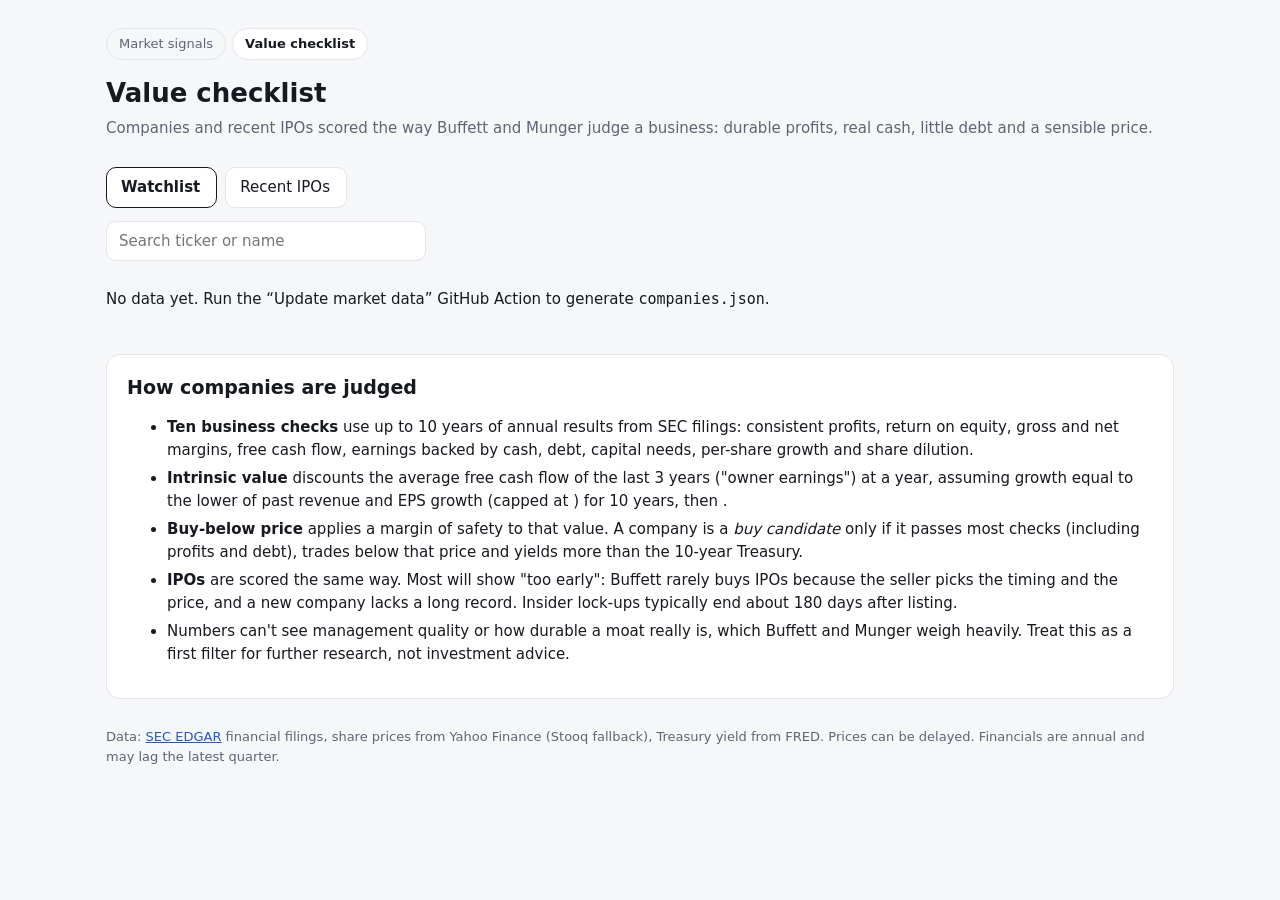
==== docs/companies.html @ 89dc0f72 "Add Buffett/Munger value checklist page for watchlist and recent IPOs Scores companies from SEC XBRL" ====
<!doctype html>
<html lang="en">
<head>
  <meta charset="utf-8">
  <meta name="viewport" content="width=device-width, initial-scale=1">
  <title>Value Checklist</title>
  <meta name="description" content="US companies and recent IPOs scored with Buffett and Munger style business and valuation checks.">
  <link rel="stylesheet" href="style.css">
</head>
<body>
  <header class="top">
    <div class="wrap">
      <nav class="nav"><a href="index.html">Market signals</a><a href="companies.html" aria-current="page">Value checklist</a></nav>
      <h1>Value checklist</h1>
      <p class="sub">Companies and recent IPOs scored the way Buffett and Munger judge a business: durable profits, real cash, little debt and a sensible price.</p>
    </div>
  </header>

  <main class="wrap">
    <div class="tabs" role="tablist">
      <button role="tab" data-tab="watchlist" aria-selected="true">Watchlist <span id="count-watchlist" class="count"></span></button>
      <button role="tab" data-tab="ipos" aria-selected="false">Recent IPOs <span id="count-ipos" class="count"></span></button>
    </div>

    <p id="tab-intro" class="muted small"></p>

    <div class="toolbar">
      <input id="search" type="search" placeholder="Search ticker or name" aria-label="Search companies">
      <div id="filters" class="filters"></div>
    </div>

    <section id="list" class="company-list" aria-live="polite">
      <p class="muted">Loading…</p>
    </section>

    <section class="panel how">
      <h2>How companies are judged</h2>
      <ul>
        <li><strong>Ten business checks</strong> use up to 10 years of annual results from SEC filings: consistent profits, return on equity, gross and net margins, free cash flow, earnings backed by cash, debt, capital needs, per-share growth and share dilution.</li>
        <li><strong>Intrinsic value</strong> discounts the average free cash flow of the last 3 years ("owner earnings") at <span data-rule="discount_rate"></span> a year, assuming growth equal to the lower of past revenue and EPS growth (capped at <span data-rule="max_growth"></span>) for 10 years, then <span data-rule="terminal_growth"></span>.</li>
        <li><strong>Buy-below price</strong> applies a <span data-rule="margin_of_safety"></span> margin of safety to that value. A company is a <em>buy candidate</em> only if it passes most checks (including profits and debt), trades below that price and yields more than the 10-year Treasury<span id="treasury"></span>.</li>
        <li><strong>IPOs</strong> are scored the same way. Most will show "too early": Buffett rarely buys IPOs because the seller picks the timing and the price, and a new company lacks a long record. Insider lock-ups typically end about 180 days after listing.</li>
        <li>Numbers can't see management quality or how durable a moat really is, which Buffett and Munger weigh heavily. Treat this as a first filter for further research, not investment advice.</li>
      </ul>
    </section>
  </main>

  <footer class="wrap muted small">
    <p id="updated"></p>
    <p>Data: <a href="https://www.sec.gov/edgar">SEC EDGAR</a> financial filings, share prices from Yahoo Finance (Stooq fallback), Treasury yield from FRED. Prices can be delayed. Financials are annual and may lag the latest quarter.</p>
  </footer>

  <script src="companies.js"></script>
</body>
</html>
---- docs/style.css ----
:root {
  --bg: #f6f7f9;
  --surface: #ffffff;
  --text: #16191f;
  --muted: #5d6573;
  --border: #e2e5ea;
  --green: #1f8a4c;
  --green-bg: #e6f4ec;
  --yellow: #a86b00;
  --yellow-bg: #fdf3dc;
  --red: #c4314b;
  --red-bg: #fbe7ea;
  --gray: #8a919c;
  --link: #2457c5;
}

@media (prefers-color-scheme: dark) {
  :root {
    --bg: #111418;
    --surface: #1a1e24;
    --text: #e7eaee;
    --muted: #9aa3b0;
    --border: #2c323b;
    --green: #4cc583;
    --green-bg: #15301f;
    --yellow: #f0b84a;
    --yellow-bg: #3a2d10;
    --red: #f2667f;
    --red-bg: #3d1820;
    --gray: #6c7480;
    --link: #7fa7ff;
  }
}

* { box-sizing: border-box; }

body {
  margin: 0;
  background: var(--bg);
  color: var(--text);
  font: 15px/1.5 system-ui, -apple-system, "Segoe UI", Roboto, sans-serif;
}

a { color: var(--link); }

.wrap { max-width: 1100px; margin: 0 auto; padding: 0 16px; }
.muted { color: var(--muted); }
.small { font-size: 13px; }

.top { padding: 28px 0 8px; }
.top h1 { margin: 0; font-size: 26px; }
.sub { margin: 4px 0 0; color: var(--muted); }

/* Overall verdict banner */
.verdict {
  margin: 20px 0;
  padding: 20px 22px;
  border-radius: 14px;
  background: var(--surface);
  border: 1px solid var(--border);
  border-left-width: 8px;
}
.verdict.green { border-left-color: var(--green); background: var(--green-bg); }
.verdict.yellow { border-left-color: var(--yellow); background: var(--yellow-bg); }
.verdict.red { border-left-color: var(--red); background: var(--red-bg); }
.verdict h2 { margin: 0 0 4px; font-size: 24px; }
.verdict p { margin: 4px 0; }
.verdict .tally { display: flex; flex-wrap: wrap; gap: 8px; margin-top: 12px; }

.chip {
  display: inline-flex; align-items: center; gap: 6px;
  padding: 3px 10px; border-radius: 999px;
  background: var(--surface); border: 1px solid var(--border);
  font-size: 13px;
}

.dot { display: inline-block; width: 10px; height: 10px; border-radius: 50%; background: var(--gray); vertical-align: middle; }
.dot.green { background: var(--green); }
.dot.yellow { background: var(--yellow); }
.dot.red { background: var(--red); }

/* Categories and indicator cards */
.category { margin: 28px 0; }
.category-head { display: flex; align-items: baseline; gap: 10px; flex-wrap: wrap; }
.category-head h2 { margin: 0; font-size: 19px; }
.category-head .question { color: var(--muted); }

.cards {
  display: grid;
  grid-template-columns: repeat(auto-fill, minmax(300px, 1fr));
  gap: 14px;
  margin-top: 12px;
}

.card {
  background: var(--surface);
  border: 1px solid var(--border);
  border-top: 4px solid var(--gray);
  border-radius: 12px;
  padding: 14px 16px;
  display: flex; flex-direction: column; gap: 6px;
}
.card.green { border-top-color: var(--green); }
.card.yellow { border-top-color: var(--yellow); }
.card.red { border-top-color: var(--red); }

.card h3 { margin: 0; font-size: 15px; }
.card .value { font-size: 26px; font-weight: 650; font-variant-numeric: tabular-nums; }
.card .value .unit { font-size: 13px; font-weight: 400; color: var(--muted); margin-left: 4px; }
.card .why { margin: 0; color: var(--muted); font-size: 13px; }
.card .meta { font-size: 12px; color: var(--muted); display: flex; flex-wrap: wrap; gap: 4px 14px; }
.card .warn { color: var(--yellow); font-size: 12px; }
.card .error { color: var(--red); font-size: 13px; }
.label { font-size: 12px; font-weight: 600; text-transform: uppercase; letter-spacing: .04em; }
.label.green { color: var(--green); }
.label.yellow { color: var(--yellow); }
.label.red { color: var(--red); }

.spark { width: 100%; height: 48px; display: block; }
.spark path { fill: none; stroke: var(--muted); stroke-width: 1.5; }
.card.green .spark path { stroke: var(--green); }
.card.yellow .spark path { stroke: var(--yellow); }
.card.red .spark path { stroke: var(--red); }

details summary { cursor: pointer; font-size: 12px; color: var(--muted); }

/* Panels */
.panel {
  background: var(--surface);
  border: 1px solid var(--border);
  border-radius: 14px;
  padding: 18px 20px;
  margin: 28px 0;
}
.panel h2 { margin: 0 0 4px; font-size: 19px; }
.how li { margin: 6px 0; }

.calendar { list-style: none; padding: 0; margin: 12px 0 0; }
.calendar li {
  display: grid;
  grid-template-columns: 110px 1fr;
  gap: 12px;
  padding: 10px 0;
  border-top: 1px solid var(--border);
}
.calendar .when { font-weight: 600; font-variant-numeric: tabular-nums; }
.calendar .soon { color: var(--red); font-size: 12px; display: block; font-weight: 400; }
.calendar .what span { display: block; color: var(--muted); font-size: 13px; }

footer { padding: 8px 16px 40px; }

@media (max-width: 520px) {
  .cards { grid-template-columns: 1fr; }
  .calendar li { grid-template-columns: 1fr; gap: 2px; }
}

/* Navigation between pages */
.nav { display: flex; gap: 6px; margin-bottom: 14px; flex-wrap: wrap; }
.nav a {
  padding: 5px 12px; border-radius: 999px; text-decoration: none;
  color: var(--muted); border: 1px solid var(--border); font-size: 13px;
}
.nav a[aria-current="page"] { color: var(--text); background: var(--surface); font-weight: 600; }

/* Value checklist page */
.tabs { display: flex; gap: 8px; margin: 20px 0 6px; flex-wrap: wrap; }
.tabs button, .filters button {
  font: inherit; cursor: pointer; color: var(--text);
  background: var(--surface); border: 1px solid var(--border);
  border-radius: 10px; padding: 8px 14px;
}
.tabs button[aria-selected="true"] { border-color: var(--text); font-weight: 600; }
.count { color: var(--muted); font-weight: 400; margin-left: 2px; }

.toolbar { display: flex; gap: 10px; flex-wrap: wrap; align-items: center; margin: 12px 0; }
.toolbar input {
  font: inherit; padding: 8px 12px; border-radius: 10px; min-width: 0; flex: 1 1 200px; max-width: 320px;
  border: 1px solid var(--border); background: var(--surface); color: var(--text);
}
.filters { display: flex; gap: 6px; flex-wrap: wrap; }
.filters button { padding: 5px 11px; font-size: 13px; border-radius: 999px; }
.filters button[aria-pressed="true"] { background: var(--text); color: var(--bg); border-color: var(--text); }

.company-list { display: flex; flex-direction: column; gap: 8px; }
.company { background: var(--surface); border: 1px solid var(--border); border-radius: 12px; }
.company summary {
  list-style: none; cursor: pointer; padding: 12px 16px;
  display: grid; grid-template-columns: 70px minmax(0, 1fr) auto auto; gap: 6px 14px; align-items: center;
}
.company summary::-webkit-details-marker { display: none; }
.company .ticker { font-weight: 700; font-variant-numeric: tabular-nums; }
.company .name { overflow: hidden; text-overflow: ellipsis; white-space: nowrap; }
.company .nums { display: flex; gap: 16px; font-variant-numeric: tabular-nums; text-align: right; }
.company .nums small { display: block; color: var(--muted); font-size: 11px; }
.company-body { padding: 0 16px 16px; border-top: 1px solid var(--border); }
.verdict-text { font-weight: 600; margin: 12px 0 6px; }
.note { margin: 4px 0; font-size: 13px; color: var(--yellow); }
.facts { display: flex; flex-wrap: wrap; gap: 4px 18px; font-size: 13px; margin: 8px 0; }

.pill {
  font-size: 12px; font-weight: 600; padding: 3px 10px; border-radius: 999px; white-space: nowrap;
  background: var(--bg); color: var(--muted); border: 1px solid var(--border);
}
.pill.green { background: var(--green-bg); color: var(--green); border-color: transparent; }
.pill.yellow { background: var(--yellow-bg); color: var(--yellow); border-color: transparent; }
.pill.red { background: var(--red-bg); color: var(--red); border-color: transparent; }

.checks { list-style: none; padding: 0; margin: 10px 0; display: grid; gap: 8px;
  grid-template-columns: repeat(auto-fill, minmax(300px, 1fr)); }
.check { display: flex; gap: 10px; font-size: 14px; }
.check .mark { flex: none; width: 22px; height: 22px; border-radius: 50%; display: grid; place-items: center;
  font-size: 13px; font-weight: 700; background: var(--bg); color: var(--muted); }
.check.pass .mark { background: var(--green-bg); color: var(--green); }
.check.fail .mark { background: var(--red-bg); color: var(--red); }

.hist { border-collapse: collapse; font-size: 13px; margin: 10px 0; font-variant-numeric: tabular-nums; width: 100%; max-width: 520px; }
.hist caption { text-align: left; color: var(--muted); font-size: 12px; padding-bottom: 4px; }
.hist th, .hist td { padding: 4px 8px; border-bottom: 1px solid var(--border); text-align: right; }
.hist th:first-child, .hist td:first-child { text-align: left; }

@media (max-width: 640px) {
  .company summary { grid-template-columns: 56px minmax(0, 1fr); }
  .company .pill { grid-column: 1 / -1; justify-self: start; }
  .company .nums { grid-column: 1 / -1; justify-content: flex-start; text-align: left; }
  .hide-sm { display: none; }
  .checks { grid-template-columns: 1fr; }
}
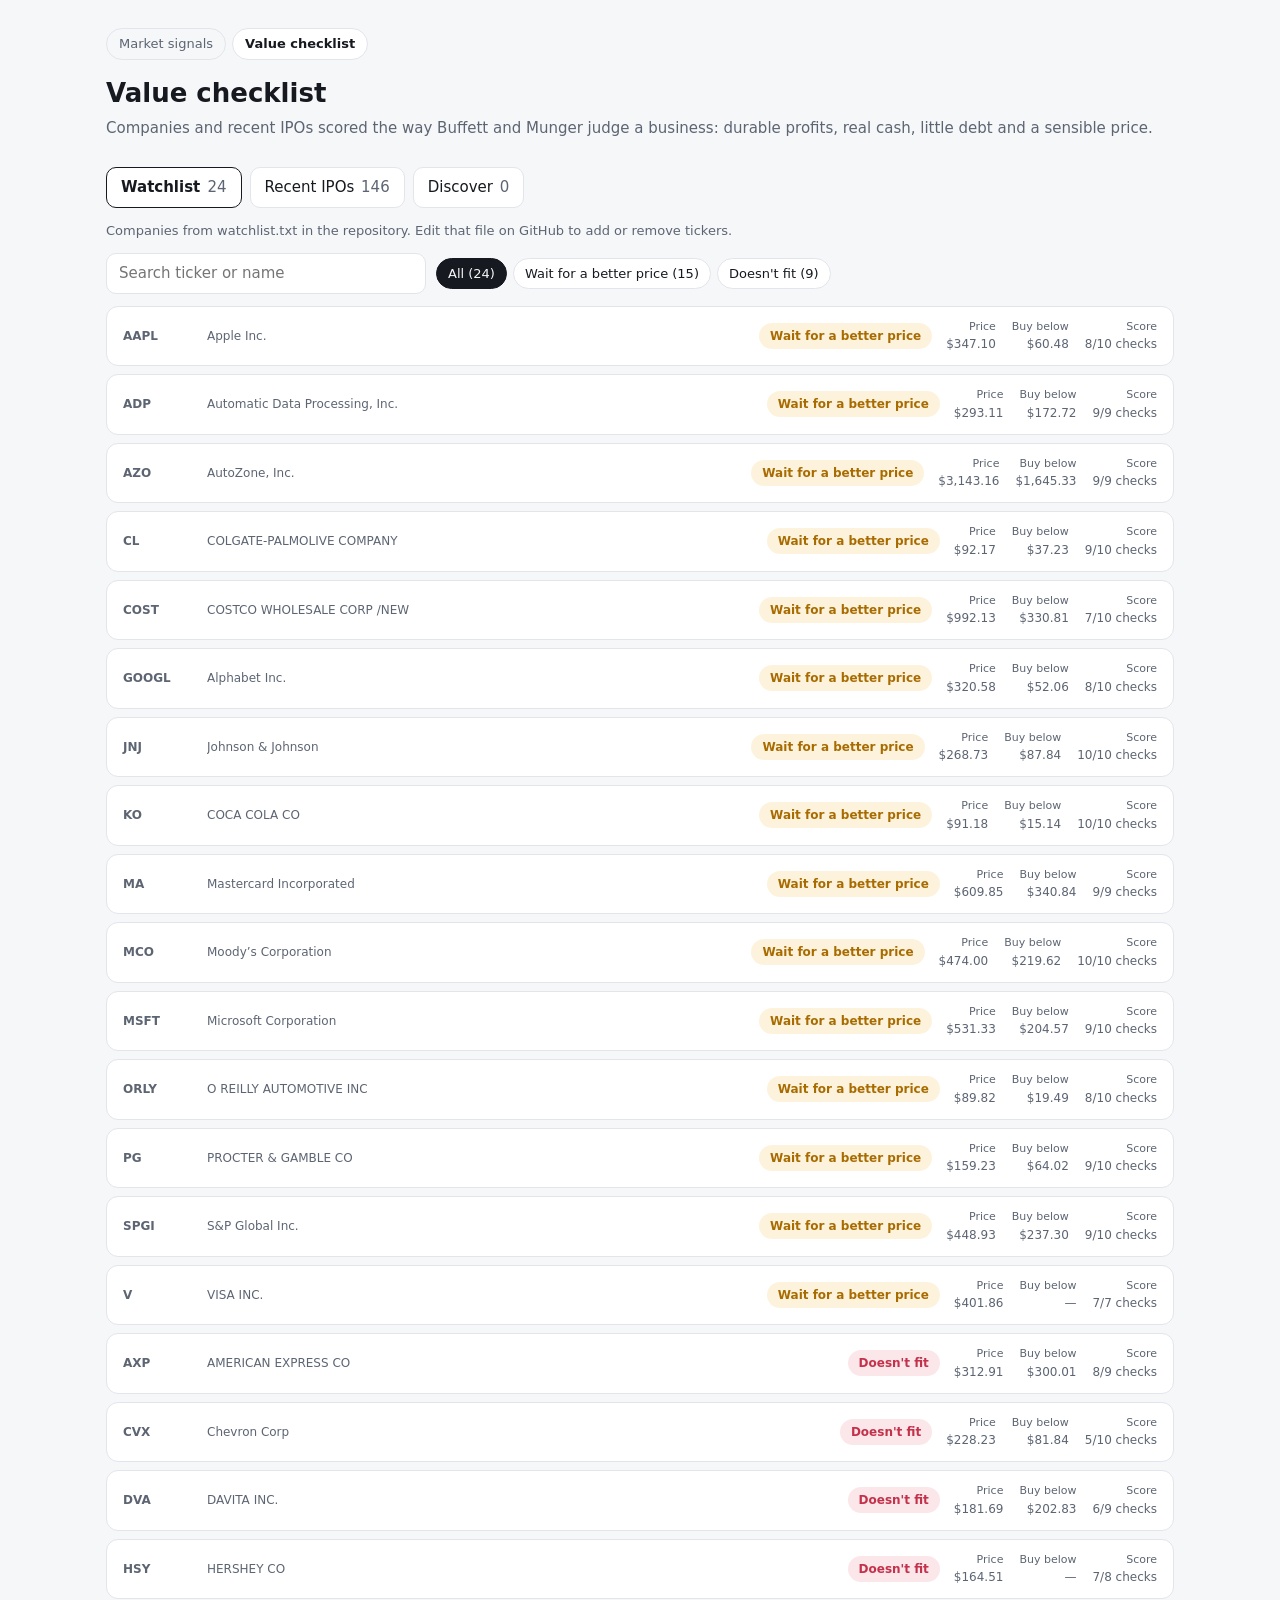
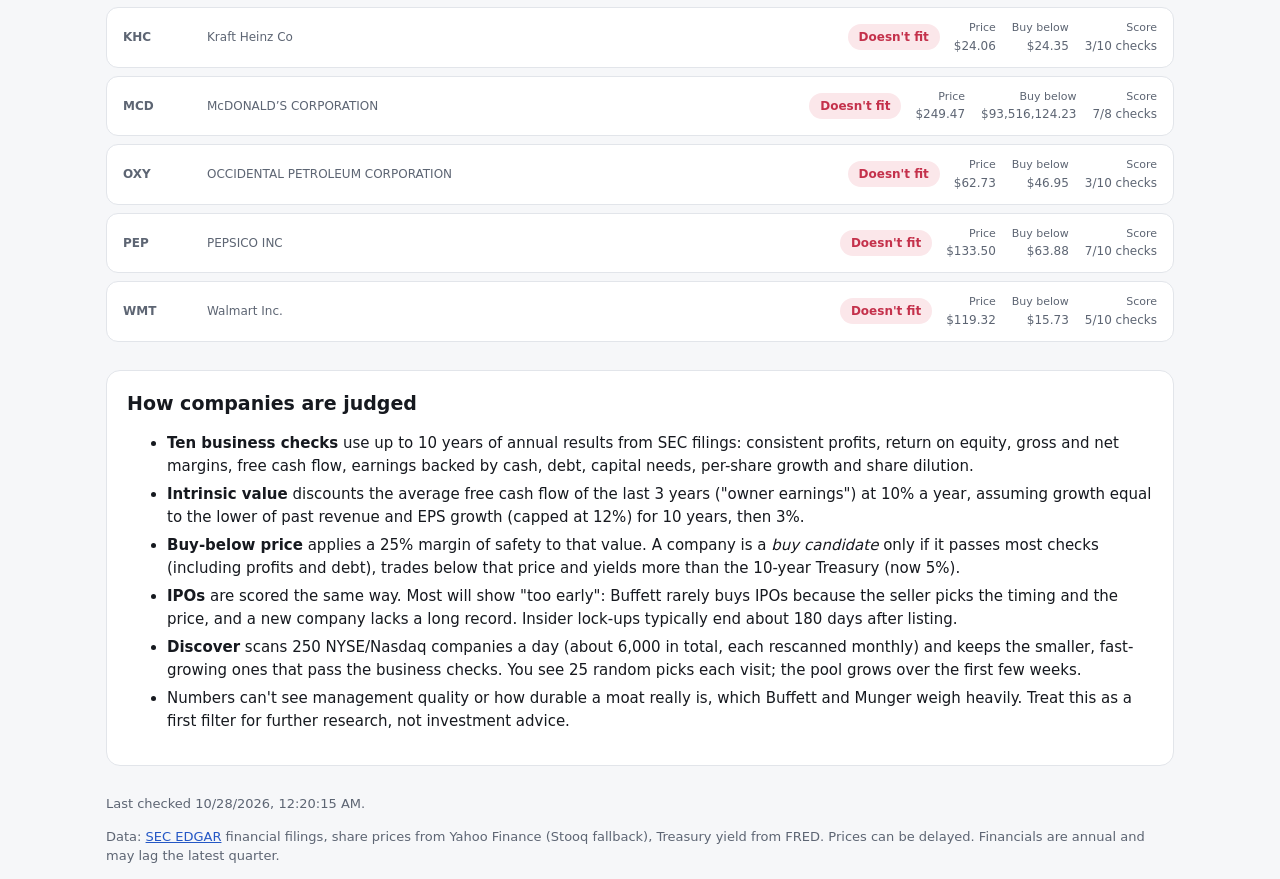
==== commit aa2ed5b8: "Add Discover tab: daily rotating scan for under-the-radar growers Scans 250 NYSE/Nasdaq companies a " ====
--- a/docs/companies.html
+++ b/docs/companies.html
@@ -20,6 +20,7 @@
     <div class="tabs" role="tablist">
       <button role="tab" data-tab="watchlist" aria-selected="true">Watchlist <span id="count-watchlist" class="count"></span></button>
       <button role="tab" data-tab="ipos" aria-selected="false">Recent IPOs <span id="count-ipos" class="count"></span></button>
+      <button role="tab" data-tab="discover" aria-selected="false">Discover <span id="count-discover" class="count"></span></button>
     </div>
 
     <p id="tab-intro" class="muted small"></p>
@@ -27,6 +28,7 @@
     <div class="toolbar">
       <input id="search" type="search" placeholder="Search ticker or name" aria-label="Search companies">
       <div id="filters" class="filters"></div>
+      <button id="shuffle" class="shuffle" hidden>↻ Shuffle 25 new picks</button>
     </div>
 
     <section id="list" class="company-list" aria-live="polite">
@@ -40,6 +42,7 @@
         <li><strong>Intrinsic value</strong> discounts the average free cash flow of the last 3 years ("owner earnings") at <span data-rule="discount_rate"></span> a year, assuming growth equal to the lower of past revenue and EPS growth (capped at <span data-rule="max_growth"></span>) for 10 years, then <span data-rule="terminal_growth"></span>.</li>
         <li><strong>Buy-below price</strong> applies a <span data-rule="margin_of_safety"></span> margin of safety to that value. A company is a <em>buy candidate</em> only if it passes most checks (including profits and debt), trades below that price and yields more than the 10-year Treasury<span id="treasury"></span>.</li>
         <li><strong>IPOs</strong> are scored the same way. Most will show "too early": Buffett rarely buys IPOs because the seller picks the timing and the price, and a new company lacks a long record. Insider lock-ups typically end about 180 days after listing.</li>
+        <li><strong>Discover</strong> scans 250 NYSE/Nasdaq companies a day (about 6,000 in total, each rescanned monthly) and keeps the smaller, fast-growing ones that pass the business checks. You see 25 random picks each visit; the pool grows over the first few weeks.</li>
         <li>Numbers can't see management quality or how durable a moat really is, which Buffett and Munger weigh heavily. Treat this as a first filter for further research, not investment advice.</li>
       </ul>
     </section>
--- a/docs/style.css
+++ b/docs/style.css
@@ -179,6 +179,11 @@
 }
 .filters { display: flex; gap: 6px; flex-wrap: wrap; }
 .filters button { padding: 5px 11px; font-size: 13px; border-radius: 999px; }
+.shuffle {
+  font: inherit; font-size: 13px; font-weight: 600; cursor: pointer; padding: 6px 14px; border-radius: 999px;
+  color: var(--link); background: var(--surface); border: 1px solid var(--link);
+}
+.shuffle[hidden] { display: none; }
 .filters button[aria-pressed="true"] { background: var(--text); color: var(--bg); border-color: var(--text); }
 
 .company-list { display: flex; flex-direction: column; gap: 8px; }
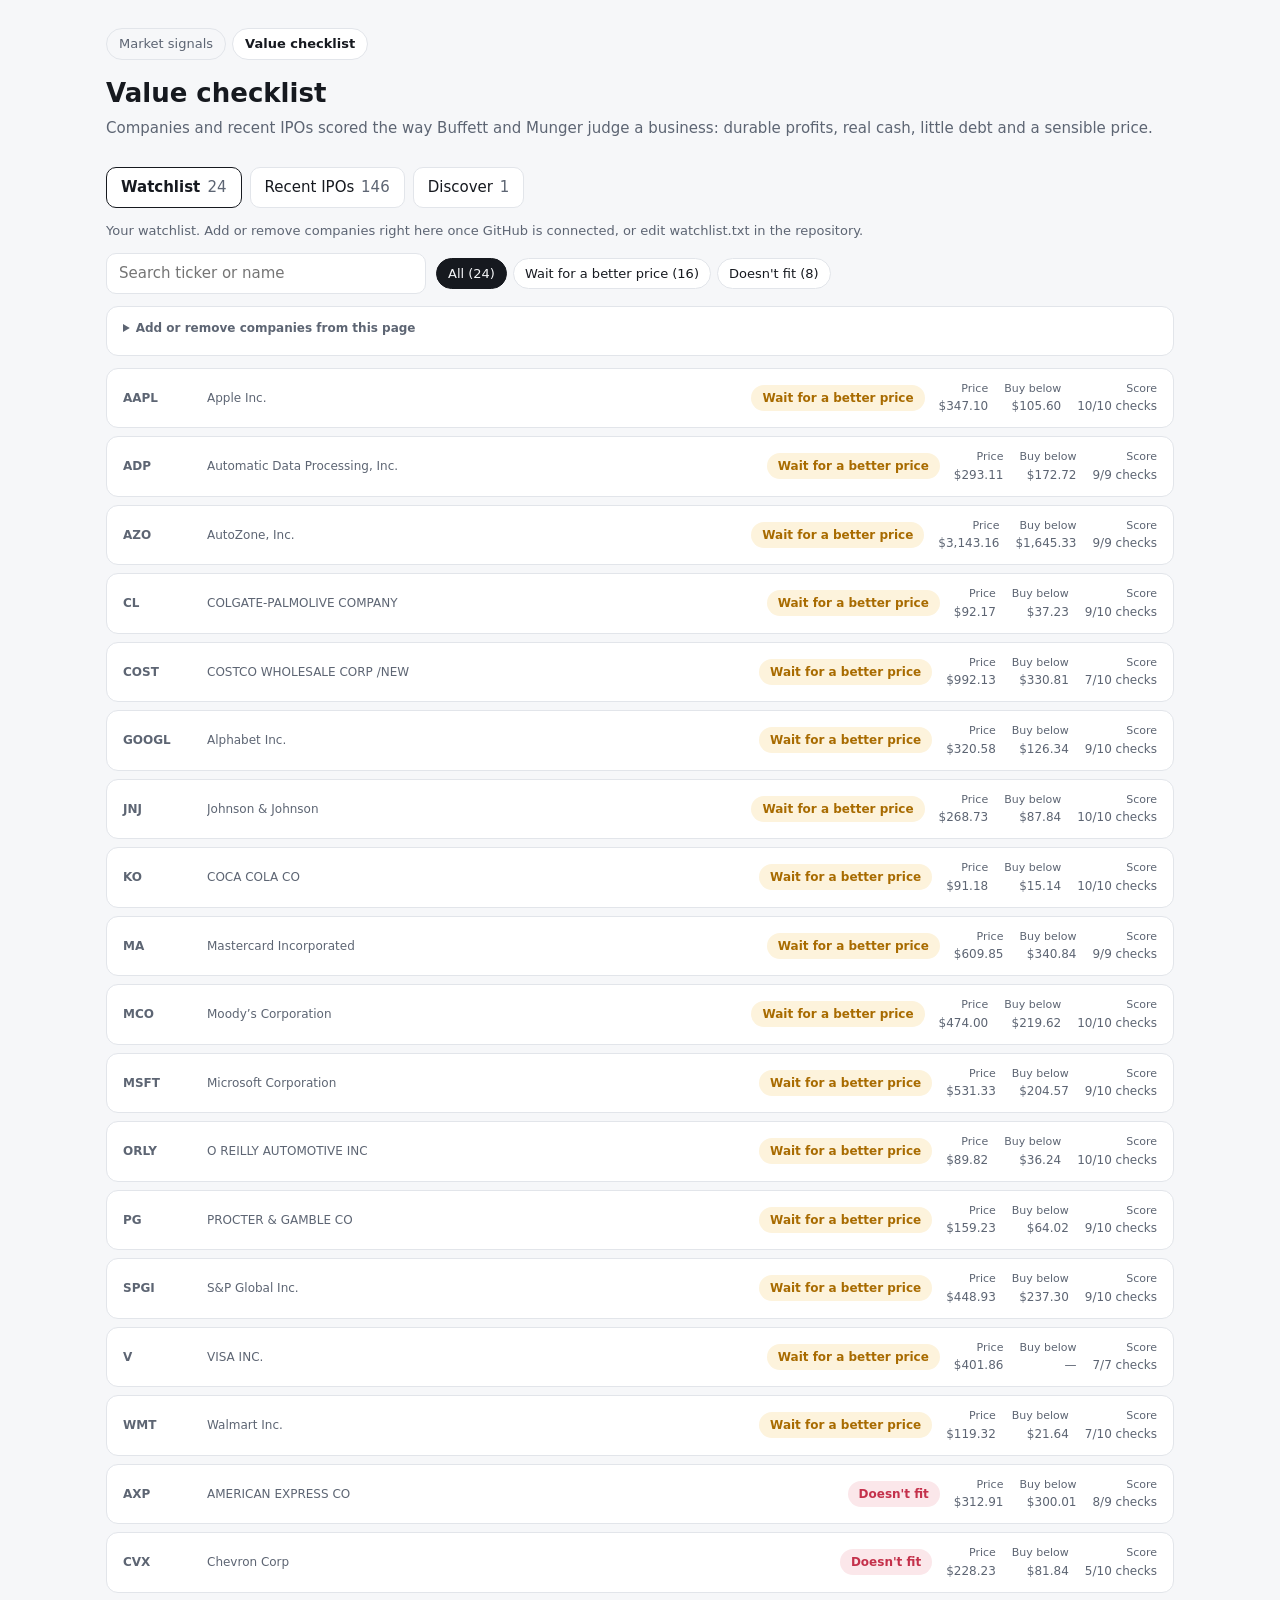
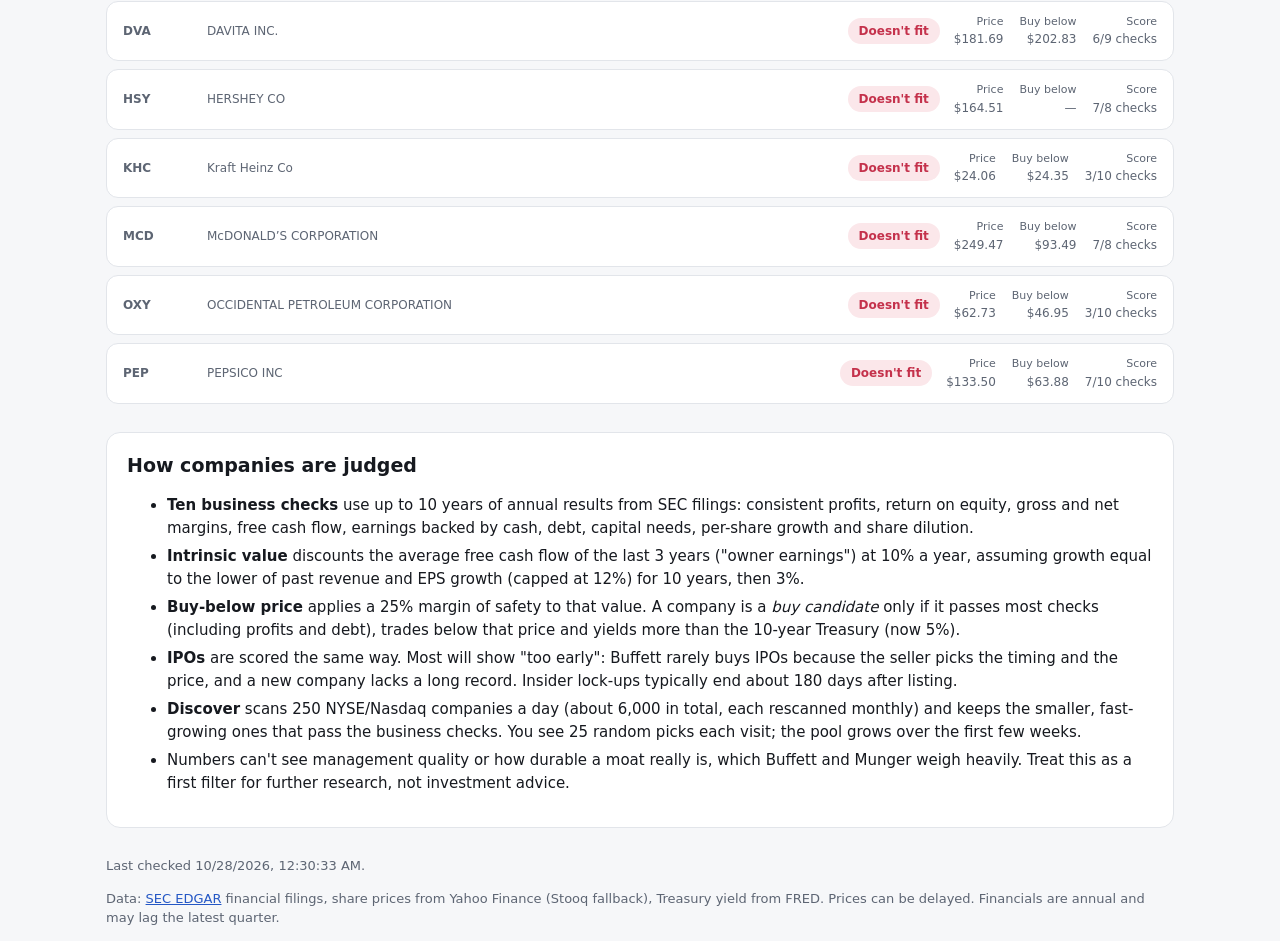
==== commit eda10d34: "Add and remove watchlist companies from the value checklist page The page edits watchlist.txt throug" ====
--- a/docs/companies.html
+++ b/docs/companies.html
@@ -31,6 +31,35 @@
       <button id="shuffle" class="shuffle" hidden>↻ Shuffle 25 new picks</button>
     </div>
 
+    <section id="editor" class="editor" hidden>
+      <div id="editor-connected" hidden>
+        <form id="add-form" class="add-row">
+          <input id="add-ticker" type="text" placeholder="Add a ticker, e.g. NVDA" aria-label="Ticker to add"
+                 autocomplete="off" autocapitalize="characters" spellcheck="false" maxlength="10">
+          <button type="submit">Add to watchlist</button>
+        </form>
+        <p class="small muted">Changes save to <a id="file-link" href="#">watchlist.txt</a> and rescore in a few minutes.
+          <button id="disconnect" type="button" class="linklike">Disconnect GitHub</button></p>
+      </div>
+      <details id="editor-connect" hidden>
+        <summary>Add or remove companies from this page</summary>
+        <p class="small">This page edits your watchlist through GitHub, so it needs an access token. Create one just for this:</p>
+        <ol class="small">
+          <li>Open <a href="https://github.com/settings/personal-access-tokens/new" target="_blank" rel="noopener">GitHub → new fine-grained token</a>.</li>
+          <li>Name it “Market Awareness” and pick an expiration (for example 90 days).</li>
+          <li>Repository access: <strong>Only select repositories</strong> → <strong id="repo-name">Market-Awareness</strong>.</li>
+          <li>Repository permissions: <strong>Contents → Read and write</strong> and <strong>Actions → Read and write</strong>.</li>
+          <li>Generate it, copy the token and paste it here. It's saved only in this browser and only sent to GitHub.</li>
+        </ol>
+        <form id="connect-form" class="add-row">
+          <input id="token" type="password" placeholder="github_pat_…" aria-label="GitHub access token" autocomplete="off">
+          <button type="submit">Connect</button>
+        </form>
+      </details>
+      <p id="editor-status" class="small" role="status" aria-live="polite"></p>
+      <div id="watch-errors"></div>
+    </section>
+
     <section id="list" class="company-list" aria-live="polite">
       <p class="muted">Loading…</p>
     </section>
@@ -53,6 +82,7 @@
     <p>Data: <a href="https://www.sec.gov/edgar">SEC EDGAR</a> financial filings, share prices from Yahoo Finance (Stooq fallback), Treasury yield from FRED. Prices can be delayed. Financials are annual and may lag the latest quarter.</p>
   </footer>
 
+  <script src="github.js"></script>
   <script src="companies.js"></script>
 </body>
 </html>
--- a/docs/style.css
+++ b/docs/style.css
@@ -230,3 +230,26 @@
   .hide-sm { display: none; }
   .checks { grid-template-columns: 1fr; }
 }
+
+/* Watchlist editor */
+.editor { background: var(--surface); border: 1px solid var(--border); border-radius: 12px; padding: 12px 16px; margin: 0 0 12px; }
+.editor[hidden], .editor [hidden] { display: none; }
+.editor summary { cursor: pointer; font-weight: 600; }
+.editor ol { padding-left: 20px; }
+.editor p { margin: 6px 0; }
+.add-row { display: flex; gap: 8px; flex-wrap: wrap; }
+.add-row input {
+  font: inherit; padding: 8px 12px; border-radius: 10px; flex: 1 1 180px; min-width: 0; max-width: 320px;
+  border: 1px solid var(--border); background: var(--bg); color: var(--text);
+}
+.add-row button, .remove {
+  font: inherit; cursor: pointer; padding: 8px 14px; border-radius: 10px;
+  background: var(--text); color: var(--bg); border: 1px solid var(--text); font-weight: 600;
+}
+.add-row button:disabled { opacity: .6; cursor: progress; }
+.remove { background: var(--surface); color: var(--red); border-color: var(--red); padding: 4px 12px; font-size: 13px; }
+.linklike { font: inherit; background: none; border: 0; padding: 0; color: var(--link); cursor: pointer; text-decoration: underline; }
+.status-ok { color: var(--green); }
+.status-err { color: var(--red); }
+.watch-error { display: flex; gap: 10px; align-items: center; flex-wrap: wrap; font-size: 13px; margin: 6px 0; }
+.company.pending { opacity: .7; }
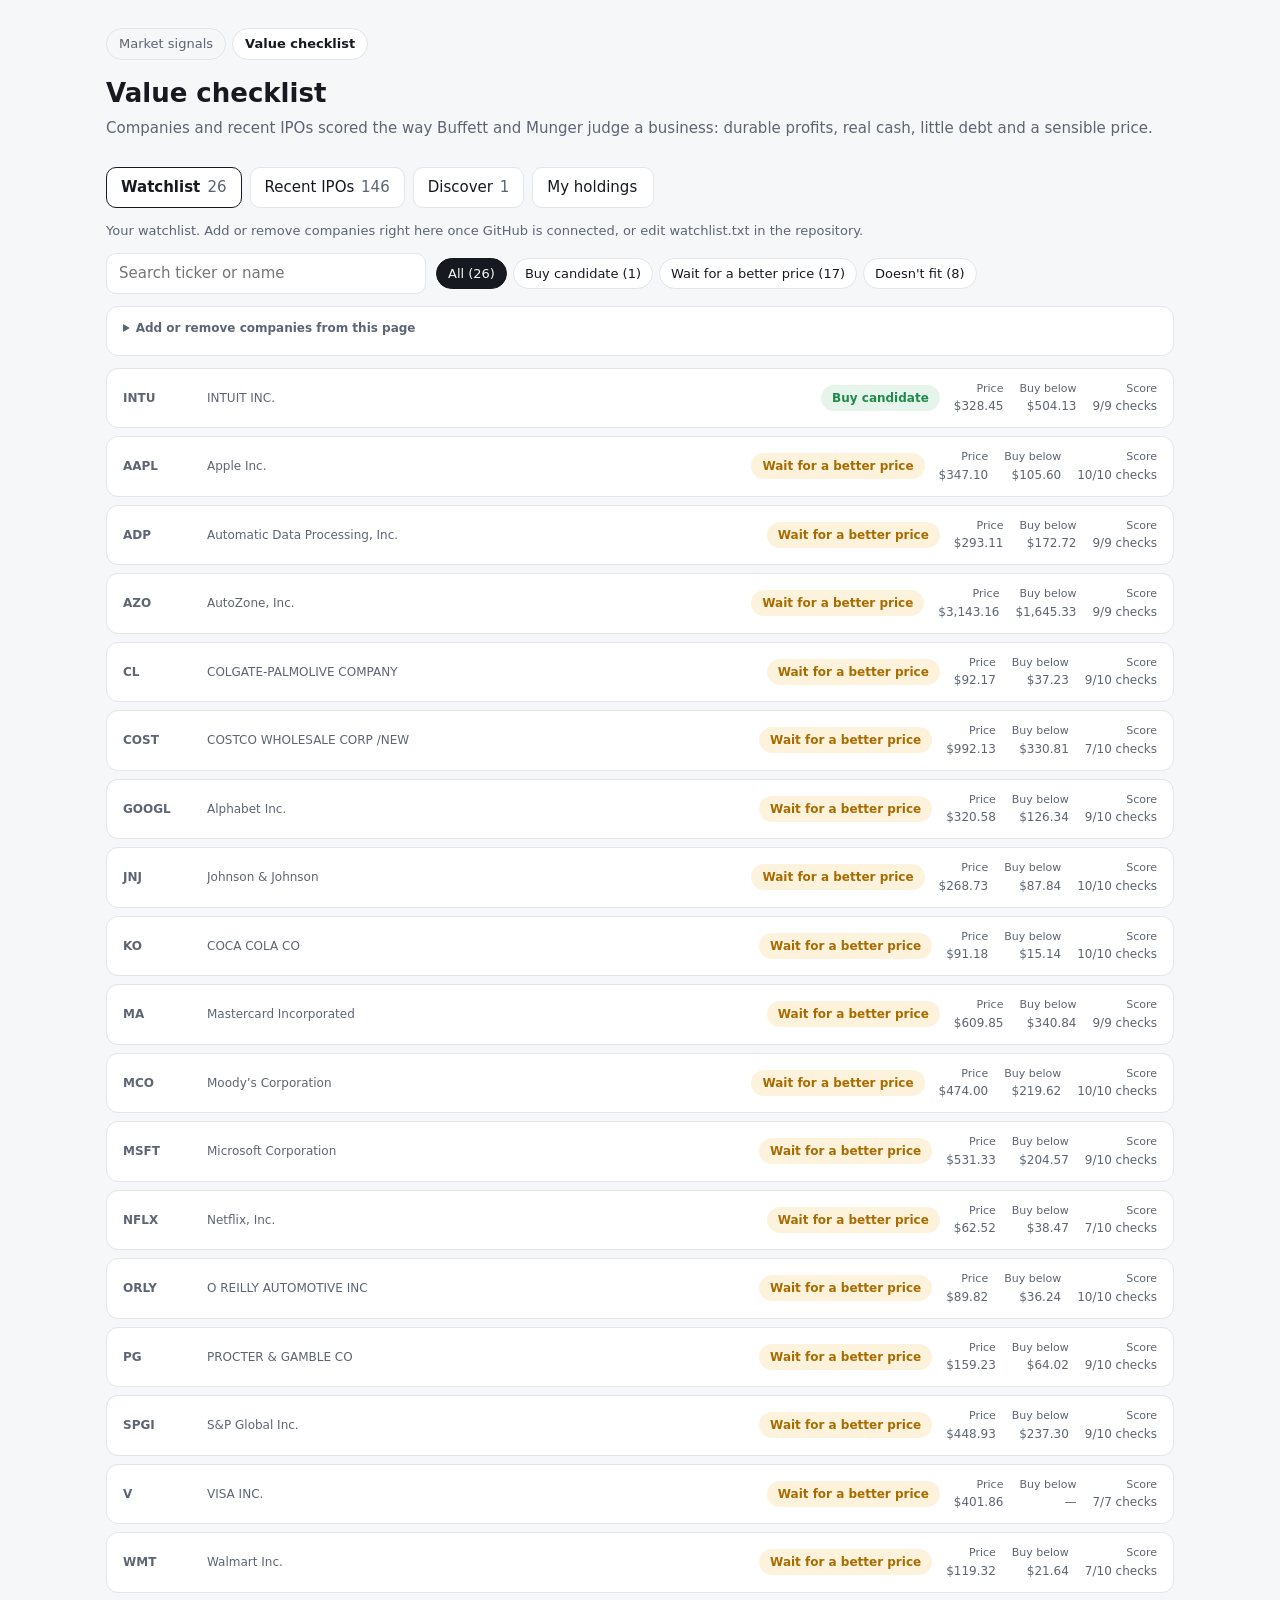
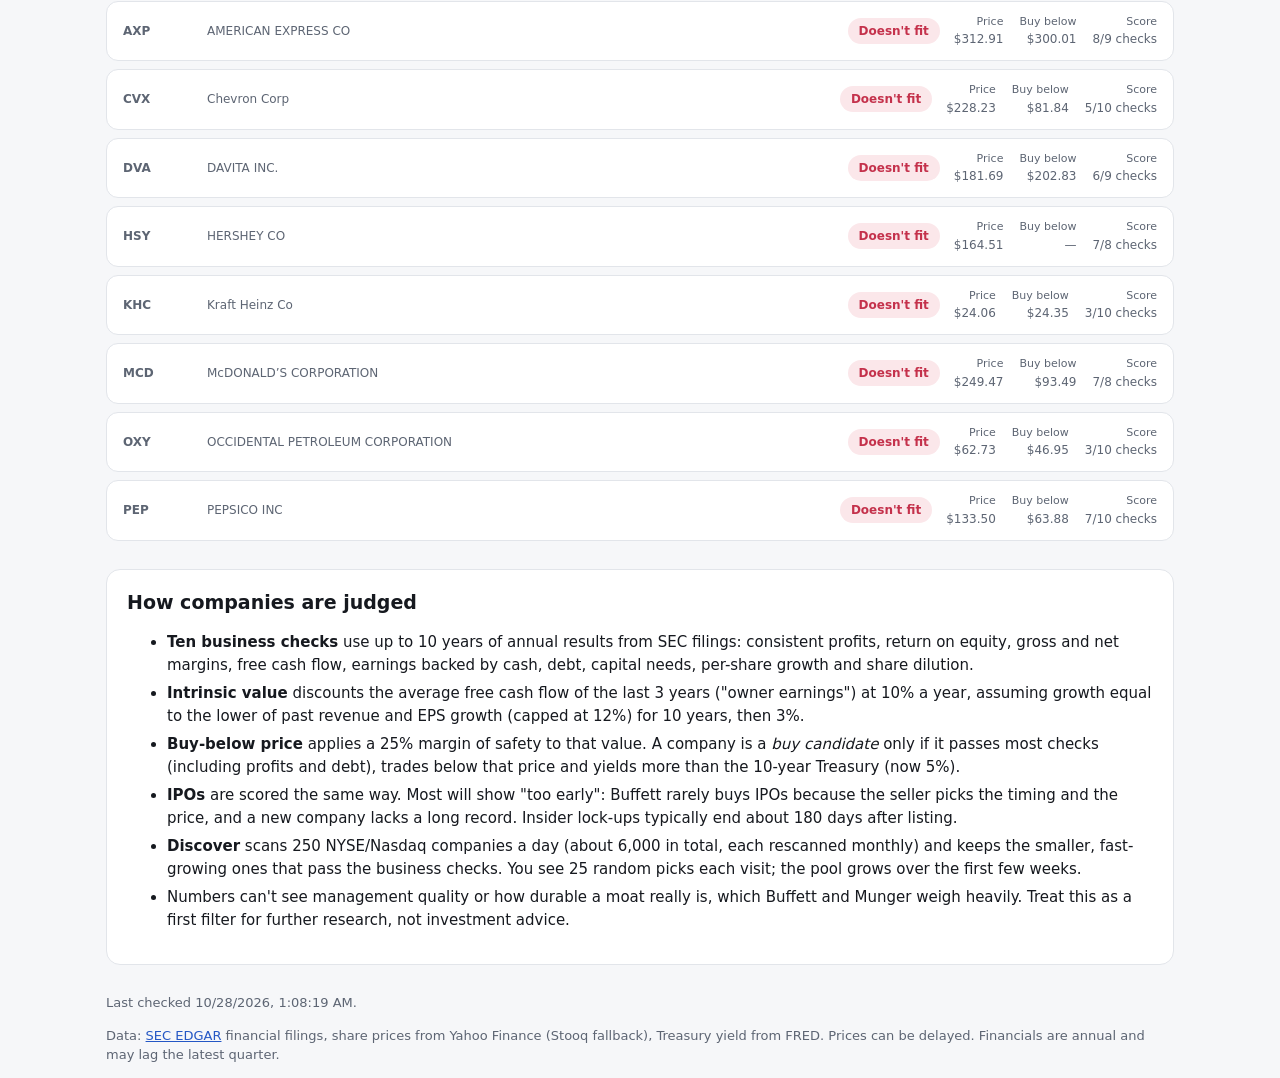
==== commit 7557e922: "Add My holdings tab with Buffett/Munger hold-or-sell guidance Positions are kept only in the browser" ====
--- a/docs/companies.html
+++ b/docs/companies.html
@@ -21,6 +21,7 @@
       <button role="tab" data-tab="watchlist" aria-selected="true">Watchlist <span id="count-watchlist" class="count"></span></button>
       <button role="tab" data-tab="ipos" aria-selected="false">Recent IPOs <span id="count-ipos" class="count"></span></button>
       <button role="tab" data-tab="discover" aria-selected="false">Discover <span id="count-discover" class="count"></span></button>
+      <button role="tab" data-tab="holdings" aria-selected="false">My holdings <span id="count-holdings" class="count"></span></button>
     </div>
 
     <p id="tab-intro" class="muted small"></p>
@@ -64,6 +65,25 @@
       <p class="muted">Loading…</p>
     </section>
 
+    <section id="holdings" class="holdings" hidden>
+      <div id="holdings-summary" class="holdings-summary"></div>
+      <form id="lot-form" class="lot-form">
+        <input id="lot-ticker" type="text" placeholder="Ticker" aria-label="Ticker" autocomplete="off"
+               autocapitalize="characters" spellcheck="false" maxlength="10" required>
+        <input id="lot-shares" type="number" step="any" min="0" placeholder="Shares" aria-label="Number of shares" inputmode="decimal" required>
+        <input id="lot-price" type="number" step="any" min="0" placeholder="Price paid" aria-label="Price paid per share" inputmode="decimal" required>
+        <input id="lot-date" type="date" aria-label="Date bought (optional, used for tax notes)" title="Date bought (optional, used for tax notes)">
+        <button type="submit">Add position</button>
+      </form>
+      <p id="holdings-status" class="small" role="status" aria-live="polite"></p>
+      <div id="holdings-list" class="company-list"></div>
+      <p class="small muted privacy">🔒 Your holdings are saved only in this browser on this device. They're never uploaded
+        and never added to the repository, which is public.
+        <button id="export-holdings" type="button" class="linklike">Export</button> ·
+        <label class="linklike">Import<input id="import-holdings" type="file" accept="application/json,.json" hidden></label>
+        to move them to another device.</p>
+    </section>
+
     <section class="panel how">
       <h2>How companies are judged</h2>
       <ul>
@@ -83,6 +103,7 @@
   </footer>
 
   <script src="github.js"></script>
+  <script src="holdings.js"></script>
   <script src="companies.js"></script>
 </body>
 </html>
--- a/docs/style.css
+++ b/docs/style.css
@@ -33,6 +33,7 @@
 }
 
 * { box-sizing: border-box; }
+[hidden] { display: none !important; }
 
 body {
   margin: 0;
@@ -253,3 +254,30 @@
 .status-err { color: var(--red); }
 .watch-error { display: flex; gap: 10px; align-items: center; flex-wrap: wrap; font-size: 13px; margin: 6px 0; }
 .company.pending { opacity: .7; }
+
+/* My holdings */
+.holdings-summary { display: grid; grid-template-columns: repeat(auto-fit, minmax(150px, 1fr)); gap: 10px; margin-bottom: 12px; }
+.holdings-summary p { grid-column: 1 / -1; margin: 0; }
+.holdings-summary div { background: var(--surface); border: 1px solid var(--border); border-radius: 12px; padding: 10px 14px; }
+.holdings-summary small { display: block; color: var(--muted); font-size: 12px; }
+.holdings-summary strong { font-size: 20px; font-variant-numeric: tabular-nums; }
+.lot-form { display: flex; flex-wrap: wrap; gap: 8px; margin-bottom: 6px; }
+.lot-form input {
+  font: inherit; padding: 8px 12px; border-radius: 10px; min-width: 0; flex: 1 1 120px;
+  border: 1px solid var(--border); background: var(--surface); color: var(--text);
+}
+.lot-form button {
+  font: inherit; cursor: pointer; padding: 8px 14px; border-radius: 10px; font-weight: 600;
+  background: var(--text); color: var(--bg); border: 1px solid var(--text);
+}
+.gain { color: var(--green); }
+.loss { color: var(--red); }
+.points { list-style: none; padding: 0; margin: 10px 0; display: grid; gap: 6px; font-size: 14px; }
+.points li { padding-left: 22px; position: relative; }
+.points li::before { position: absolute; left: 0; font-weight: 700; }
+.points .good::before { content: "✓"; color: var(--green); }
+.points .warn::before { content: "!"; color: var(--yellow); }
+.points .bad::before { content: "✗"; color: var(--red); }
+.points .info::before { content: "i"; color: var(--link); font-style: italic; }
+.lot-actions { display: flex; gap: 8px; flex-wrap: wrap; margin-top: 8px; }
+.privacy { margin-top: 14px; }
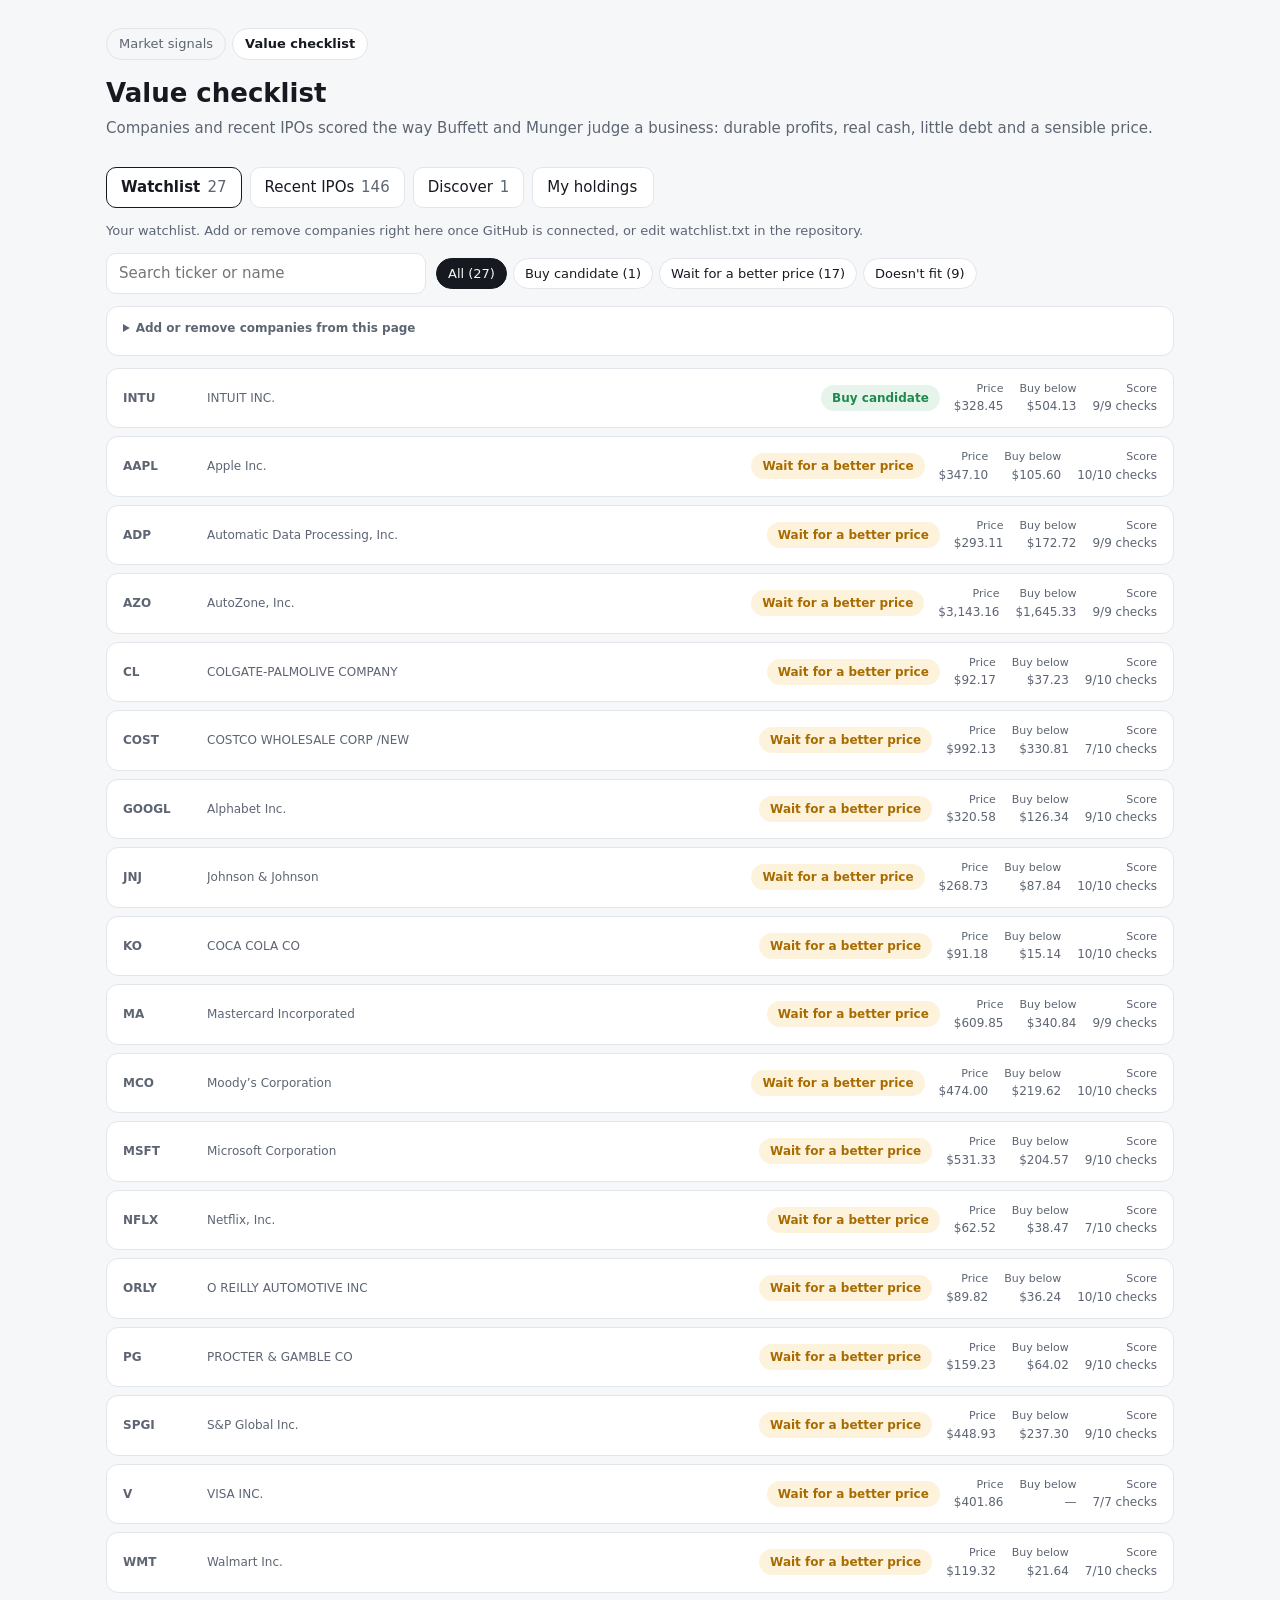
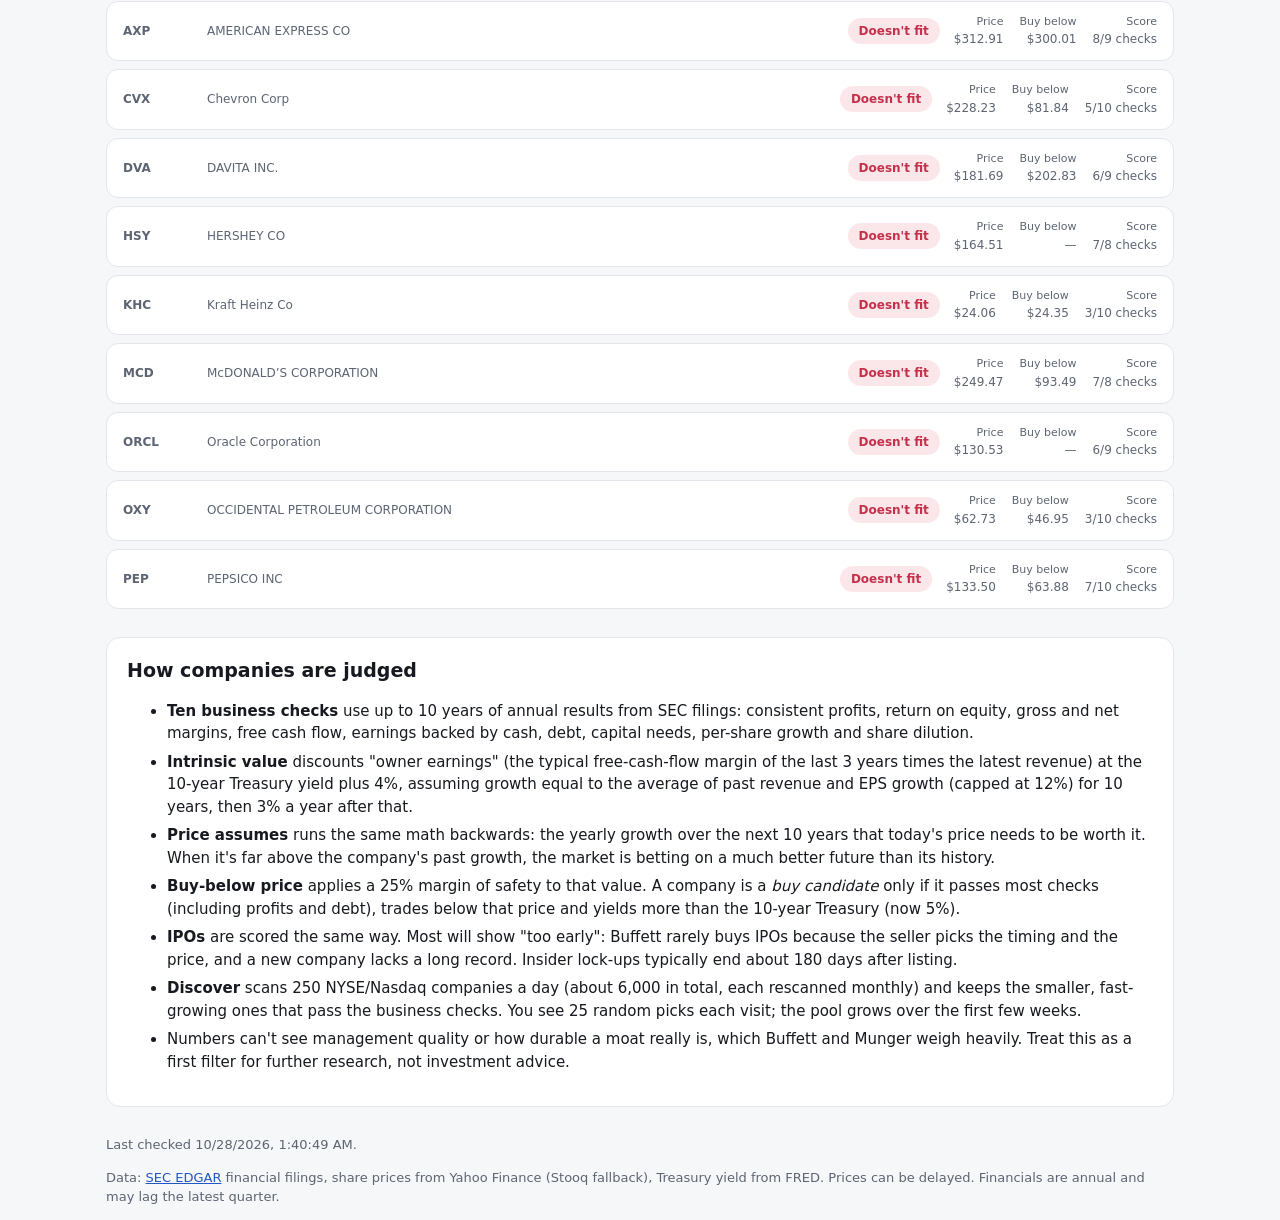
==== commit 5714bfe9: "Recalibrate intrinsic value and show the growth each price assumes Owner earnings now use the median" ====
--- a/docs/companies.html
+++ b/docs/companies.html
@@ -88,7 +88,8 @@
       <h2>How companies are judged</h2>
       <ul>
         <li><strong>Ten business checks</strong> use up to 10 years of annual results from SEC filings: consistent profits, return on equity, gross and net margins, free cash flow, earnings backed by cash, debt, capital needs, per-share growth and share dilution.</li>
-        <li><strong>Intrinsic value</strong> discounts the average free cash flow of the last 3 years ("owner earnings") at <span data-rule="discount_rate"></span> a year, assuming growth equal to the lower of past revenue and EPS growth (capped at <span data-rule="max_growth"></span>) for 10 years, then <span data-rule="terminal_growth"></span>.</li>
+        <li><strong>Intrinsic value</strong> discounts "owner earnings" (the typical free-cash-flow margin of the last 3 years times the latest revenue) at the 10-year Treasury yield plus 4%<span id="discount-rate"></span>, assuming growth equal to the average of past revenue and EPS growth (capped at <span data-rule="max_growth"></span>) for 10 years, then <span data-rule="terminal_growth"></span> a year after that.</li>
+        <li><strong>Price assumes</strong> runs the same math backwards: the yearly growth over the next 10 years that today's price needs to be worth it. When it's far above the company's past growth, the market is betting on a much better future than its history.</li>
         <li><strong>Buy-below price</strong> applies a <span data-rule="margin_of_safety"></span> margin of safety to that value. A company is a <em>buy candidate</em> only if it passes most checks (including profits and debt), trades below that price and yields more than the 10-year Treasury<span id="treasury"></span>.</li>
         <li><strong>IPOs</strong> are scored the same way. Most will show "too early": Buffett rarely buys IPOs because the seller picks the timing and the price, and a new company lacks a long record. Insider lock-ups typically end about 180 days after listing.</li>
         <li><strong>Discover</strong> scans 250 NYSE/Nasdaq companies a day (about 6,000 in total, each rescanned monthly) and keeps the smaller, fast-growing ones that pass the business checks. You see 25 random picks each visit; the pool grows over the first few weeks.</li>
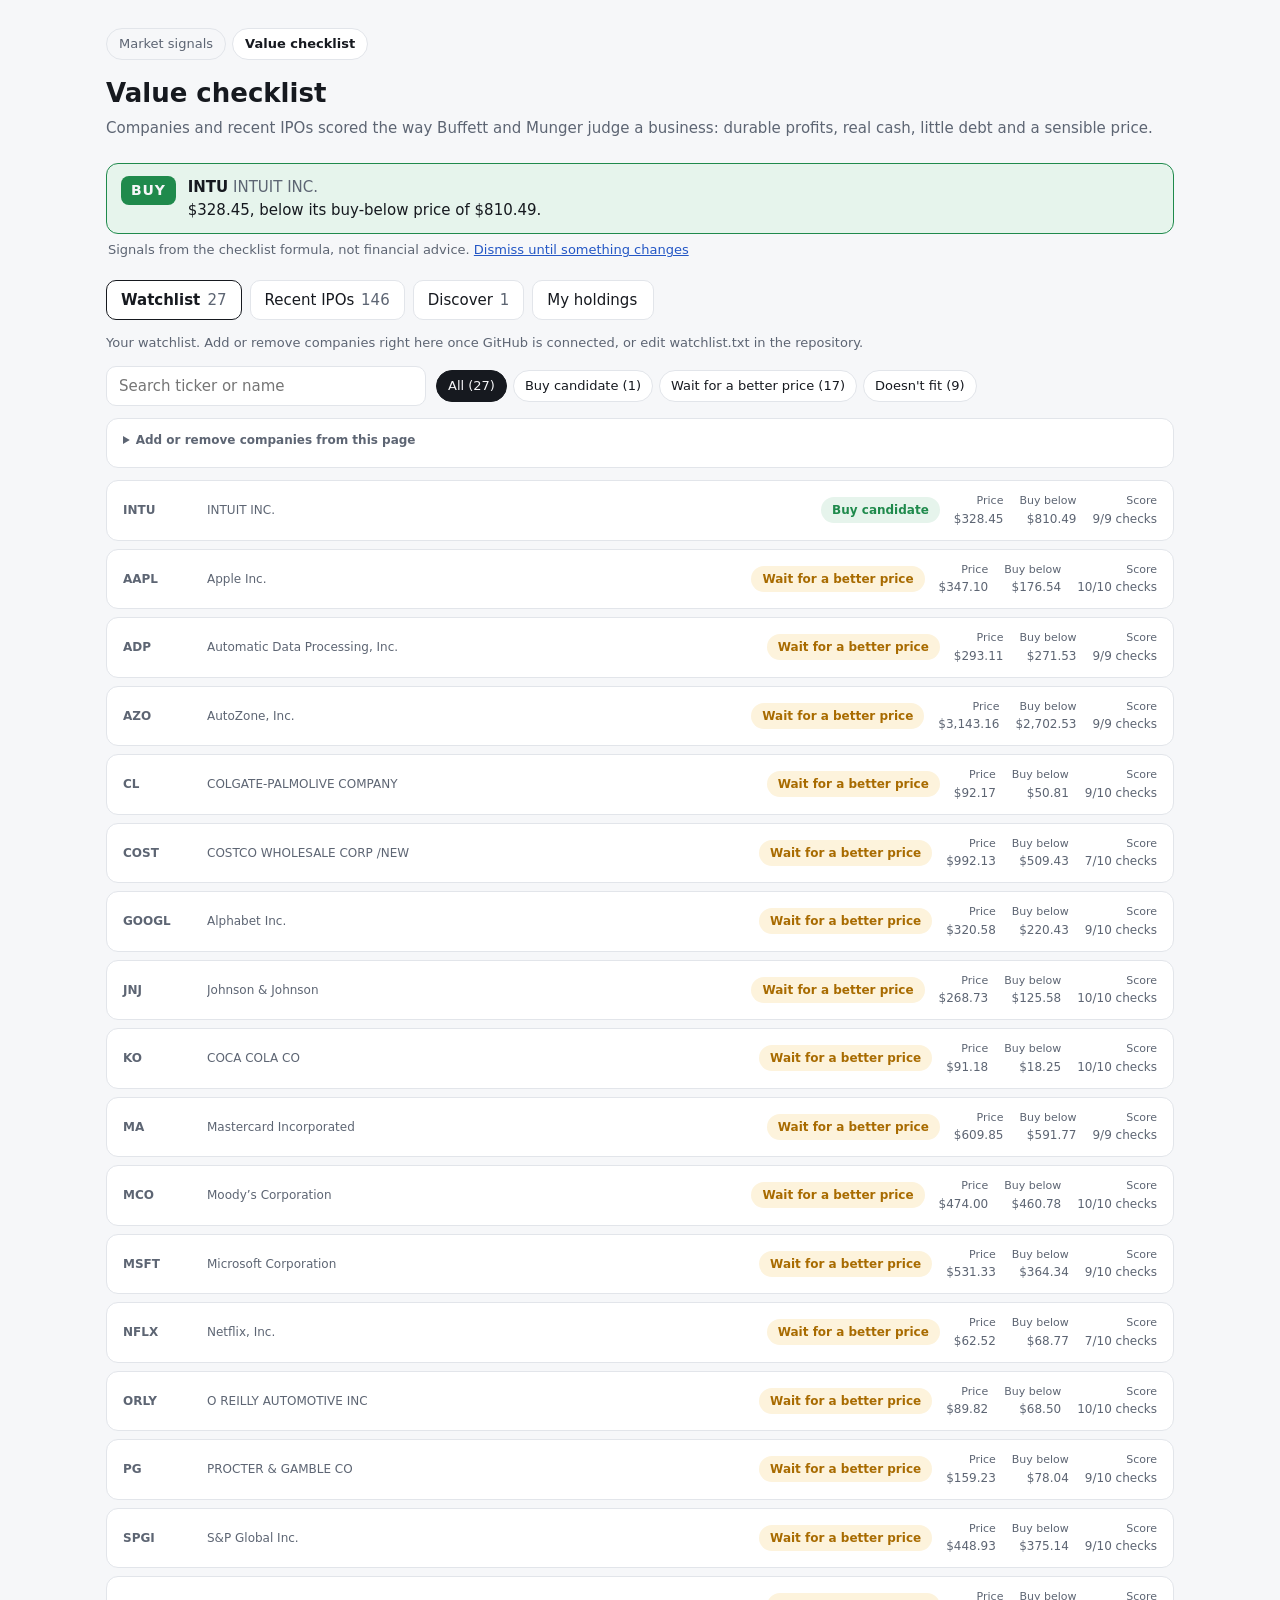
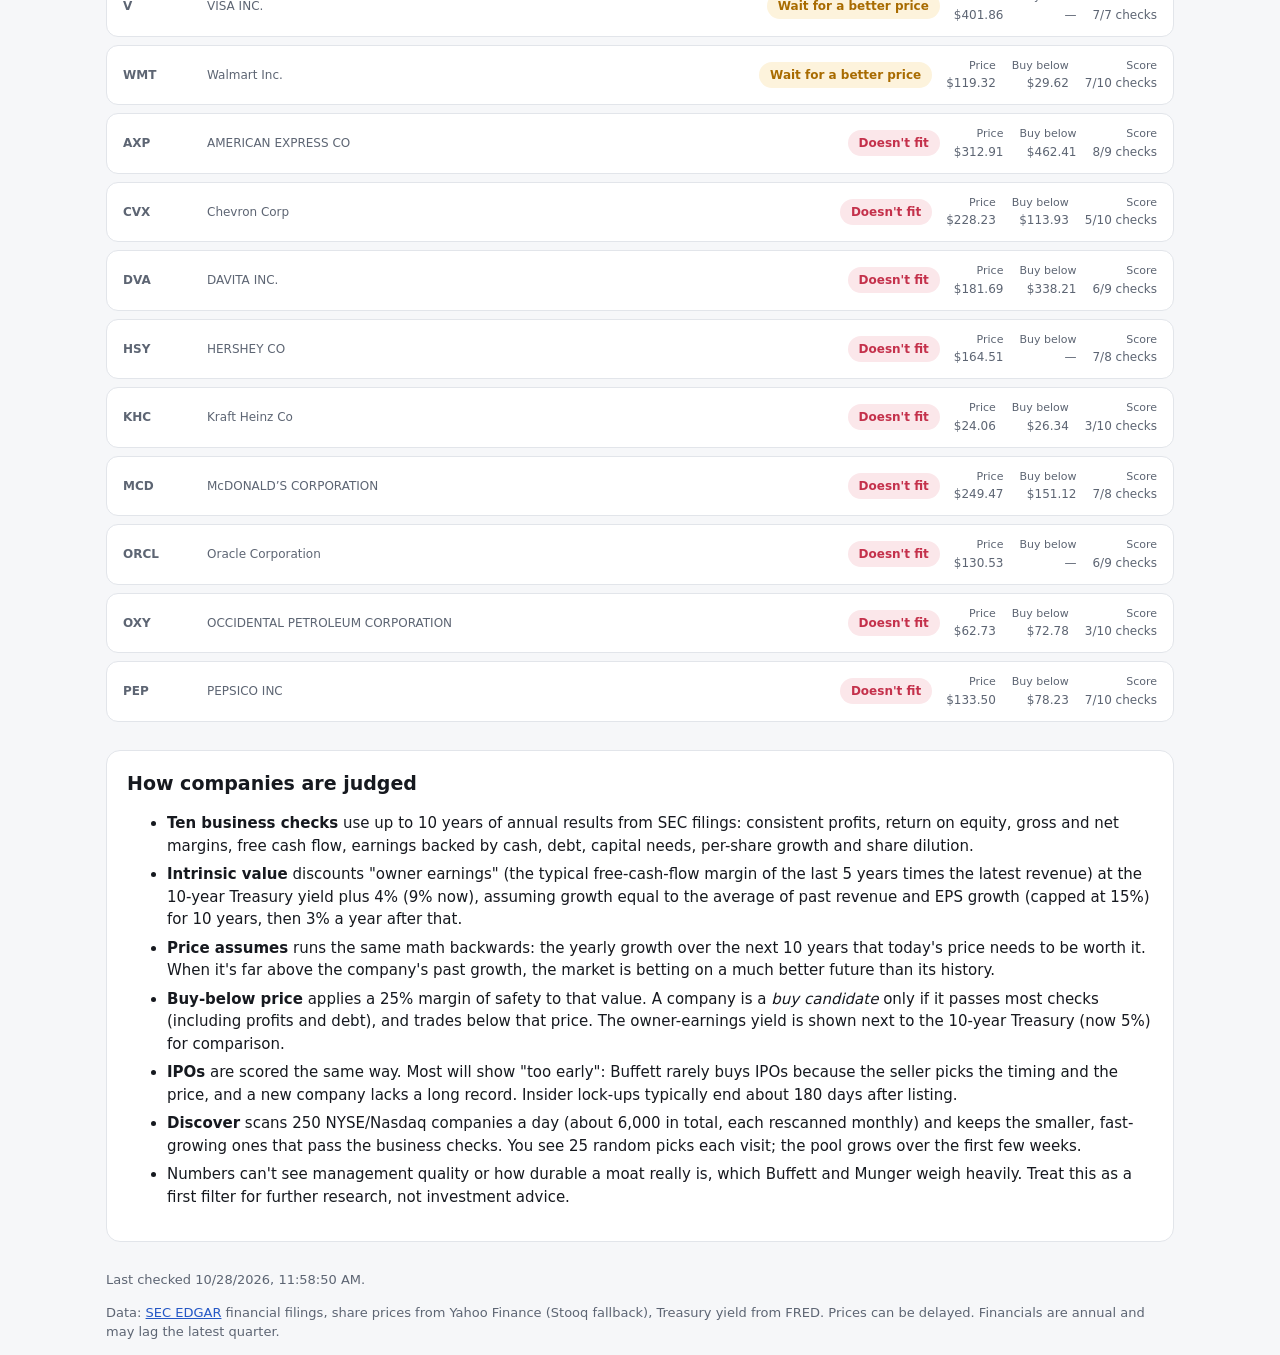
==== commit 4621f055: "Add BUY/SELL alert on opening the app; use 5-year median cash margin BUY (green) lists companies the" ====
--- a/docs/companies.html
+++ b/docs/companies.html
@@ -17,6 +17,8 @@
   </header>
 
   <main class="wrap">
+    <section id="alerts" class="alerts" aria-live="polite" hidden></section>
+
     <div class="tabs" role="tablist">
       <button role="tab" data-tab="watchlist" aria-selected="true">Watchlist <span id="count-watchlist" class="count"></span></button>
       <button role="tab" data-tab="ipos" aria-selected="false">Recent IPOs <span id="count-ipos" class="count"></span></button>
@@ -88,9 +90,9 @@
       <h2>How companies are judged</h2>
       <ul>
         <li><strong>Ten business checks</strong> use up to 10 years of annual results from SEC filings: consistent profits, return on equity, gross and net margins, free cash flow, earnings backed by cash, debt, capital needs, per-share growth and share dilution.</li>
-        <li><strong>Intrinsic value</strong> discounts "owner earnings" (the typical free-cash-flow margin of the last 3 years times the latest revenue) at the 10-year Treasury yield plus 4%<span id="discount-rate"></span>, assuming growth equal to the average of past revenue and EPS growth (capped at <span data-rule="max_growth"></span>) for 10 years, then <span data-rule="terminal_growth"></span> a year after that.</li>
+        <li><strong>Intrinsic value</strong> discounts "owner earnings" (the typical free-cash-flow margin of the last 5 years times the latest revenue) at the 10-year Treasury yield plus 4%<span id="discount-rate"></span>, assuming growth equal to the average of past revenue and EPS growth (capped at <span data-rule="max_growth"></span>) for 10 years, then <span data-rule="terminal_growth"></span> a year after that.</li>
         <li><strong>Price assumes</strong> runs the same math backwards: the yearly growth over the next 10 years that today's price needs to be worth it. When it's far above the company's past growth, the market is betting on a much better future than its history.</li>
-        <li><strong>Buy-below price</strong> applies a <span data-rule="margin_of_safety"></span> margin of safety to that value. A company is a <em>buy candidate</em> only if it passes most checks (including profits and debt), trades below that price and yields more than the 10-year Treasury<span id="treasury"></span>.</li>
+        <li><strong>Buy-below price</strong> applies a <span data-rule="margin_of_safety"></span> margin of safety to that value. A company is a <em>buy candidate</em> only if it passes most checks (including profits and debt), and trades below that price. The owner-earnings yield is shown next to the 10-year Treasury<span id="treasury"></span> for comparison.</li>
         <li><strong>IPOs</strong> are scored the same way. Most will show "too early": Buffett rarely buys IPOs because the seller picks the timing and the price, and a new company lacks a long record. Insider lock-ups typically end about 180 days after listing.</li>
         <li><strong>Discover</strong> scans 250 NYSE/Nasdaq companies a day (about 6,000 in total, each rescanned monthly) and keeps the smaller, fast-growing ones that pass the business checks. You see 25 random picks each visit; the pool grows over the first few weeks.</li>
         <li>Numbers can't see management quality or how durable a moat really is, which Buffett and Munger weigh heavily. Treat this as a first filter for further research, not investment advice.</li>
@@ -105,6 +107,7 @@
 
   <script src="github.js"></script>
   <script src="holdings.js"></script>
+  <script src="alerts.js"></script>
   <script src="companies.js"></script>
 </body>
 </html>
--- a/docs/style.css
+++ b/docs/style.css
@@ -281,3 +281,20 @@
 .points .info::before { content: "i"; color: var(--link); font-style: italic; }
 .lot-actions { display: flex; gap: 8px; flex-wrap: wrap; margin-top: 8px; }
 .privacy { margin-top: 14px; }
+
+/* BUY / SELL alert */
+.alerts { margin: 16px 0 4px; }
+.alerts ul { list-style: none; padding: 0; margin: 0; display: grid; gap: 8px; }
+.alert-item a {
+  display: flex; gap: 12px; align-items: flex-start; padding: 12px 14px; border-radius: 12px;
+  text-decoration: none; color: var(--text); border: 1px solid transparent;
+}
+.alert-item.buy a { background: var(--green-bg); border-color: var(--green); }
+.alert-item.sell a { background: var(--red-bg); border-color: var(--red); }
+.alert-badge {
+  flex: none; font-weight: 800; letter-spacing: .06em; font-size: 14px; padding: 4px 10px; border-radius: 8px;
+  color: var(--bg); min-width: 54px; text-align: center;
+}
+.alert-item.buy .alert-badge { background: var(--green); }
+.alert-item.sell .alert-badge { background: var(--red); }
+.alerts p { margin: 6px 2px 0; }
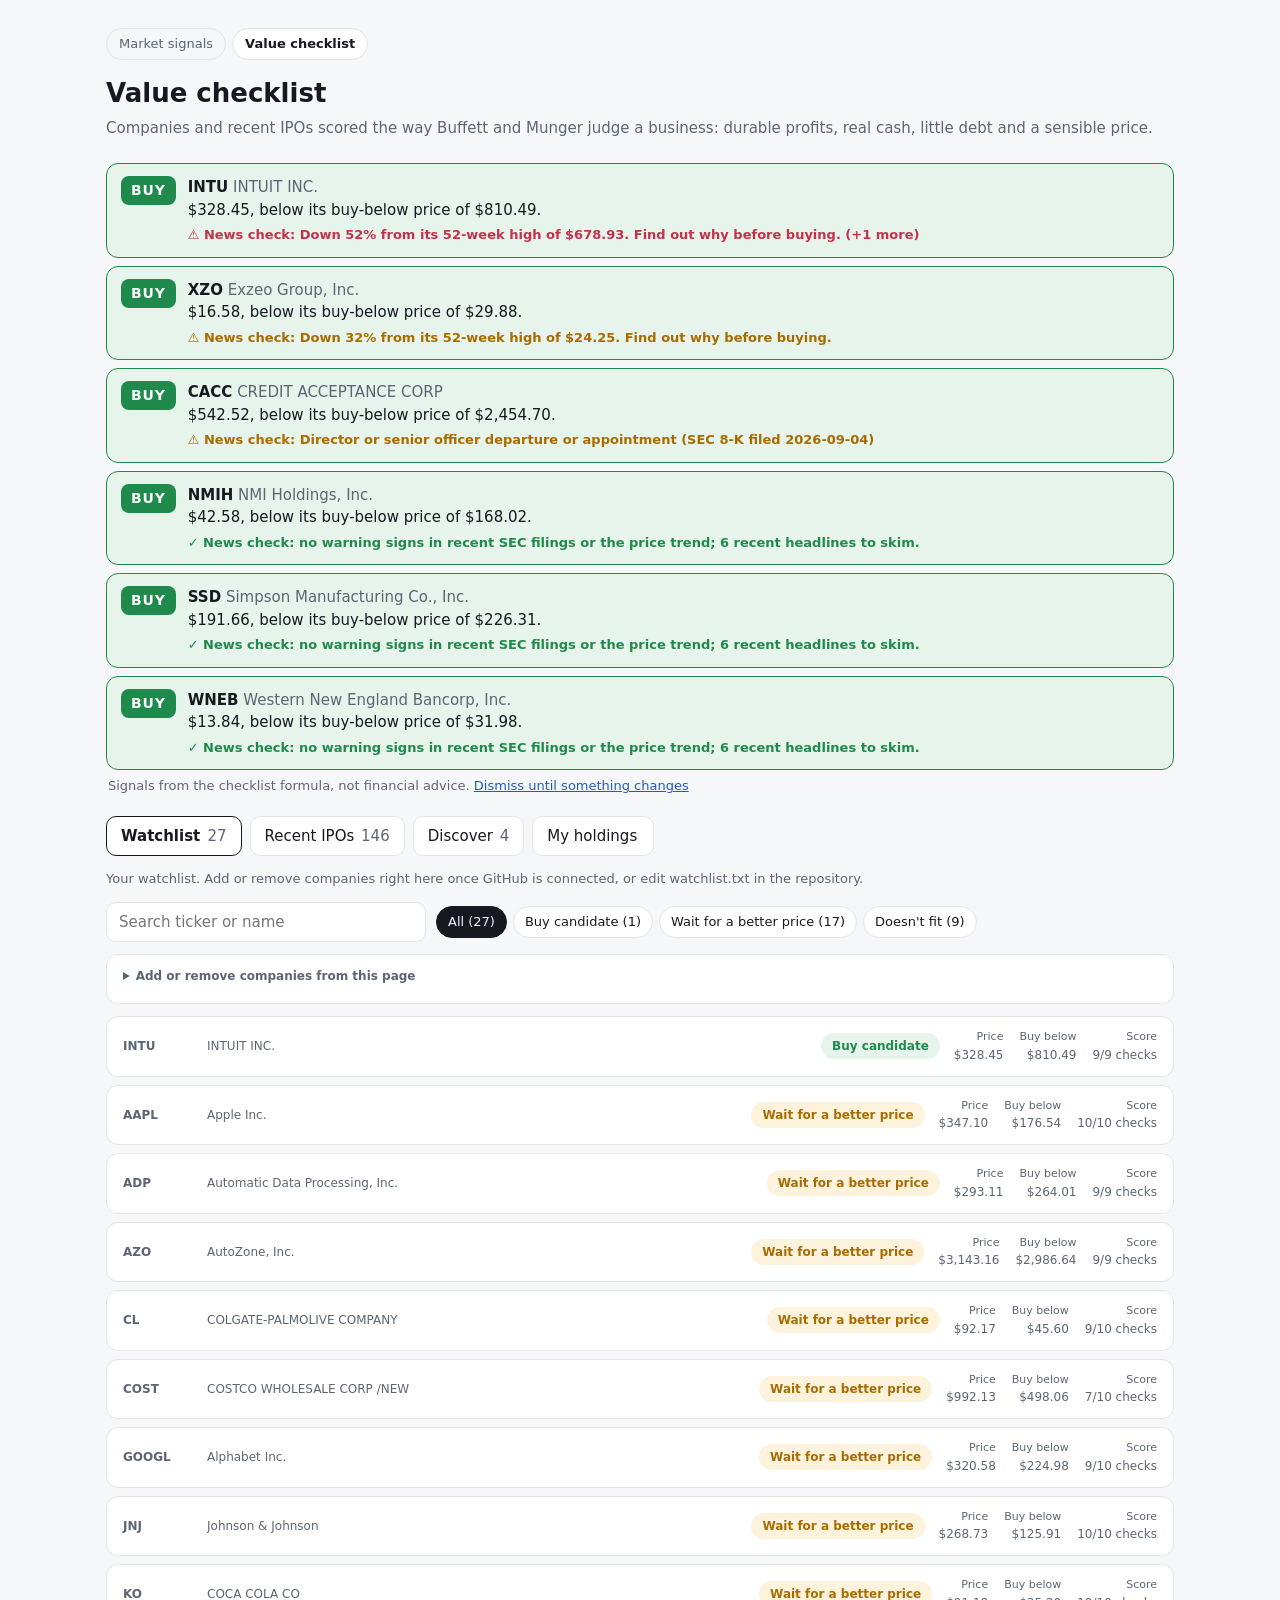
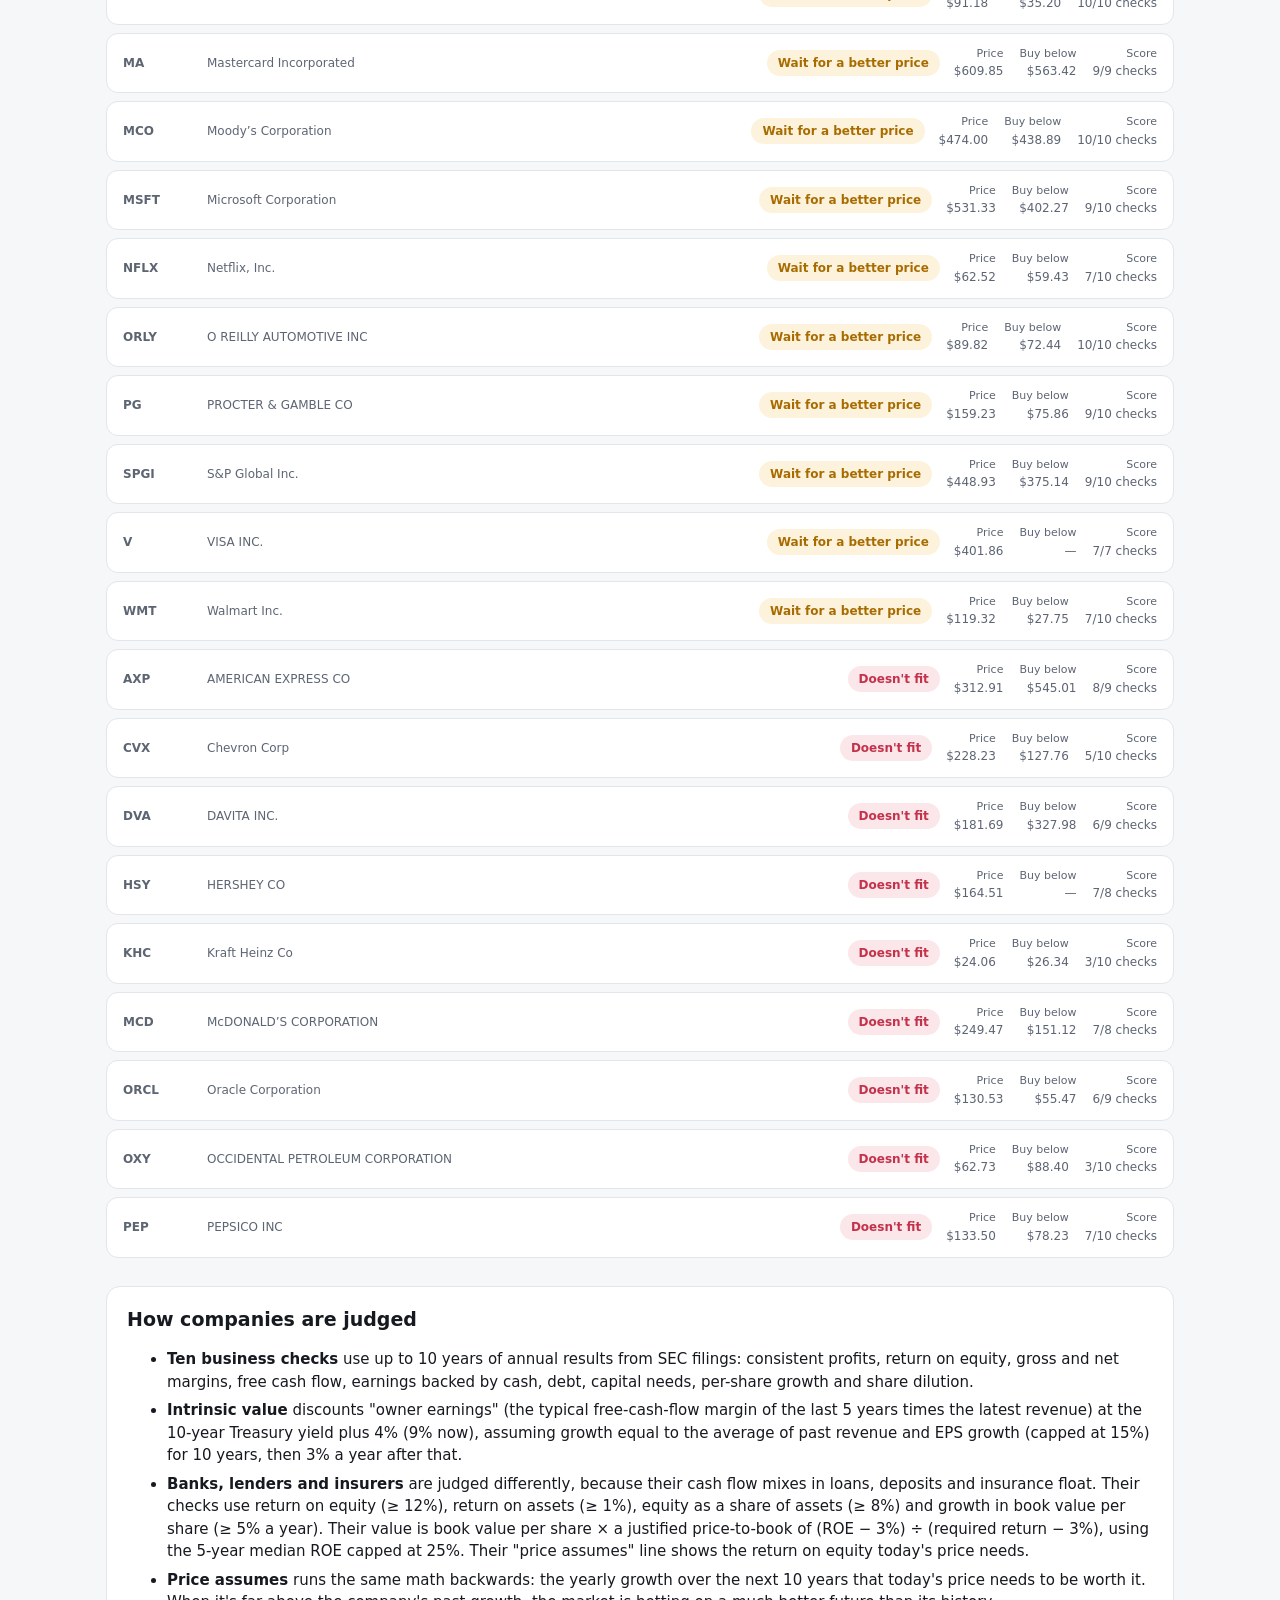
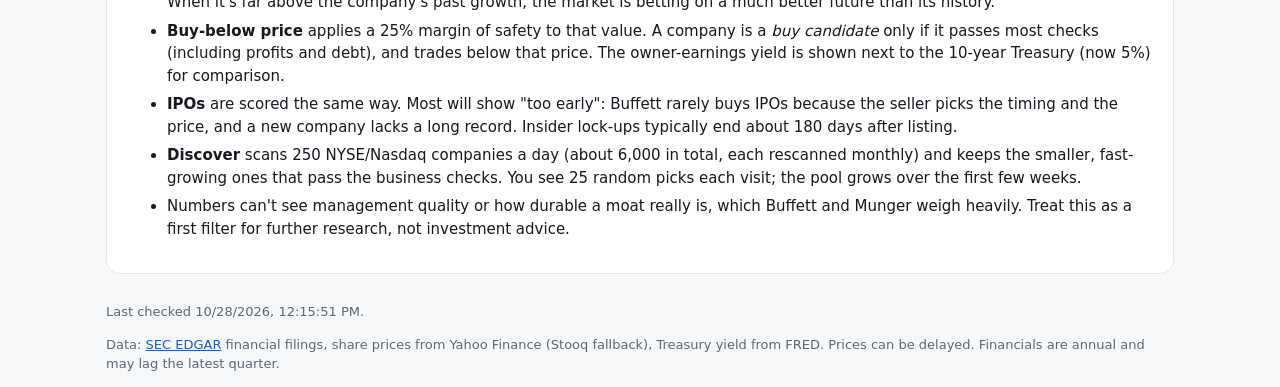
==== commit 6c3e5548: "Value banks, lenders and insurers by book value instead of free cash flow Financial companies (SEC i" ====
--- a/docs/companies.html
+++ b/docs/companies.html
@@ -91,6 +91,7 @@
       <ul>
         <li><strong>Ten business checks</strong> use up to 10 years of annual results from SEC filings: consistent profits, return on equity, gross and net margins, free cash flow, earnings backed by cash, debt, capital needs, per-share growth and share dilution.</li>
         <li><strong>Intrinsic value</strong> discounts "owner earnings" (the typical free-cash-flow margin of the last 5 years times the latest revenue) at the 10-year Treasury yield plus 4%<span id="discount-rate"></span>, assuming growth equal to the average of past revenue and EPS growth (capped at <span data-rule="max_growth"></span>) for 10 years, then <span data-rule="terminal_growth"></span> a year after that.</li>
+        <li><strong>Banks, lenders and insurers</strong> are judged differently, because their cash flow mixes in loans, deposits and insurance float. Their checks use return on equity (≥ 12%), return on assets (≥ 1%), equity as a share of assets (≥ 8%) and growth in book value per share (≥ 5% a year). Their value is book value per share × a justified price-to-book of (ROE − 3%) ÷ (required return − 3%), using the 5-year median ROE capped at 25%. Their "price assumes" line shows the return on equity today's price needs.</li>
         <li><strong>Price assumes</strong> runs the same math backwards: the yearly growth over the next 10 years that today's price needs to be worth it. When it's far above the company's past growth, the market is betting on a much better future than its history.</li>
         <li><strong>Buy-below price</strong> applies a <span data-rule="margin_of_safety"></span> margin of safety to that value. A company is a <em>buy candidate</em> only if it passes most checks (including profits and debt), and trades below that price. The owner-earnings yield is shown next to the 10-year Treasury<span id="treasury"></span> for comparison.</li>
         <li><strong>IPOs</strong> are scored the same way. Most will show "too early": Buffett rarely buys IPOs because the seller picks the timing and the price, and a new company lacks a long record. Insider lock-ups typically end about 180 days after listing.</li>
--- a/docs/style.css
+++ b/docs/style.css
@@ -189,11 +189,11 @@
 
 .company-list { display: flex; flex-direction: column; gap: 8px; }
 .company { background: var(--surface); border: 1px solid var(--border); border-radius: 12px; }
-.company summary {
+.company > summary {
   list-style: none; cursor: pointer; padding: 12px 16px;
   display: grid; grid-template-columns: 70px minmax(0, 1fr) auto auto; gap: 6px 14px; align-items: center;
 }
-.company summary::-webkit-details-marker { display: none; }
+.company > summary::-webkit-details-marker { display: none; }
 .company .ticker { font-weight: 700; font-variant-numeric: tabular-nums; }
 .company .name { overflow: hidden; text-overflow: ellipsis; white-space: nowrap; }
 .company .nums { display: flex; gap: 16px; font-variant-numeric: tabular-nums; text-align: right; }
@@ -225,7 +225,7 @@
 .hist th:first-child, .hist td:first-child { text-align: left; }
 
 @media (max-width: 640px) {
-  .company summary { grid-template-columns: 56px minmax(0, 1fr); }
+  .company > summary { grid-template-columns: 56px minmax(0, 1fr); }
   .company .pill { grid-column: 1 / -1; justify-self: start; }
   .company .nums { grid-column: 1 / -1; justify-content: flex-start; text-align: left; }
   .hide-sm { display: none; }
@@ -298,3 +298,14 @@
 .alert-item.buy .alert-badge { background: var(--green); }
 .alert-item.sell .alert-badge { background: var(--red); }
 .alerts p { margin: 6px 2px 0; }
+
+/* News check */
+.alert-news { display: block; margin-top: 4px; font-size: 13px; font-weight: 600; }
+.alert-news.red { color: var(--red); }
+.alert-news.yellow { color: var(--yellow); }
+.alert-news.ok { color: var(--green); }
+.news { border: 1px solid var(--border); border-radius: 10px; padding: 10px 14px; margin: 10px 0; background: var(--bg); }
+.news h4 { margin: 0 0 4px; font-size: 14px; }
+.news ul.small { padding-left: 18px; margin: 6px 0; }
+.news .headlines li { margin: 4px 0; }
+.news details summary { cursor: pointer; font-size: 13px; font-weight: 600; margin-top: 6px; }
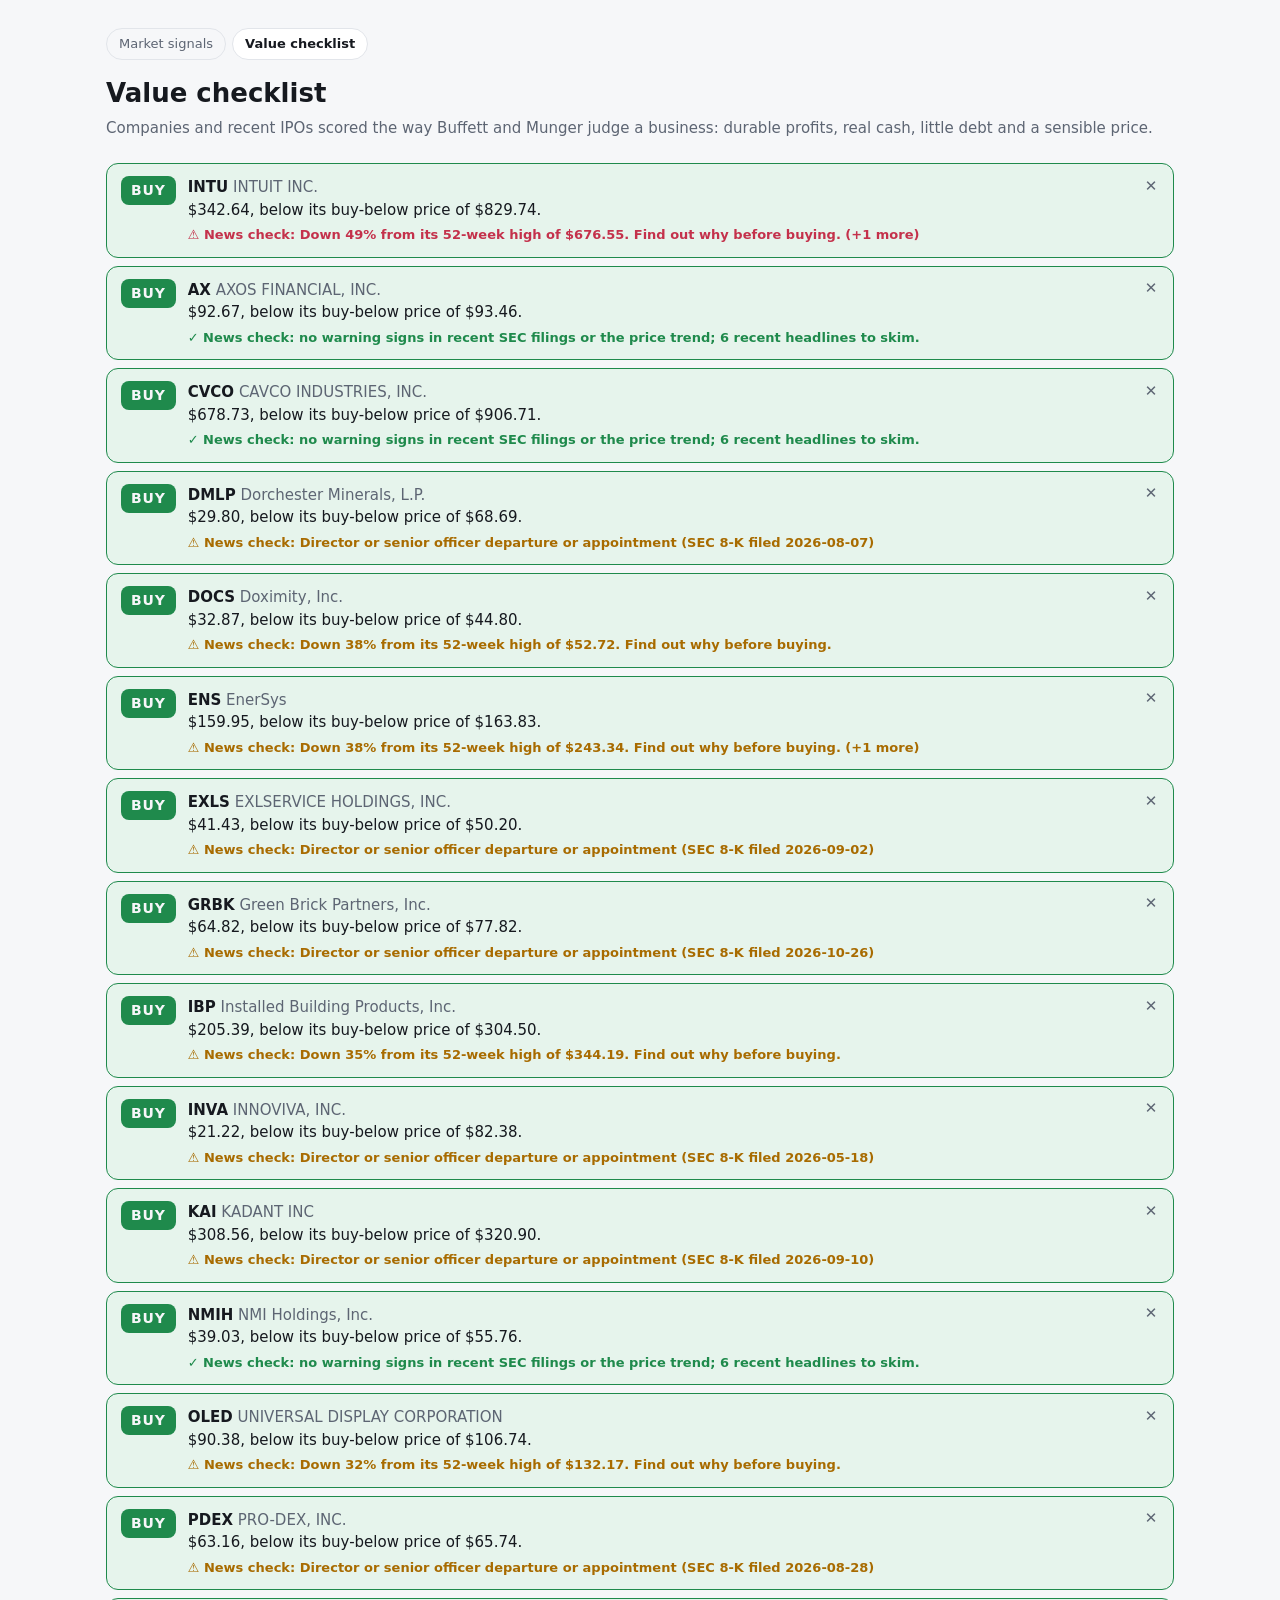
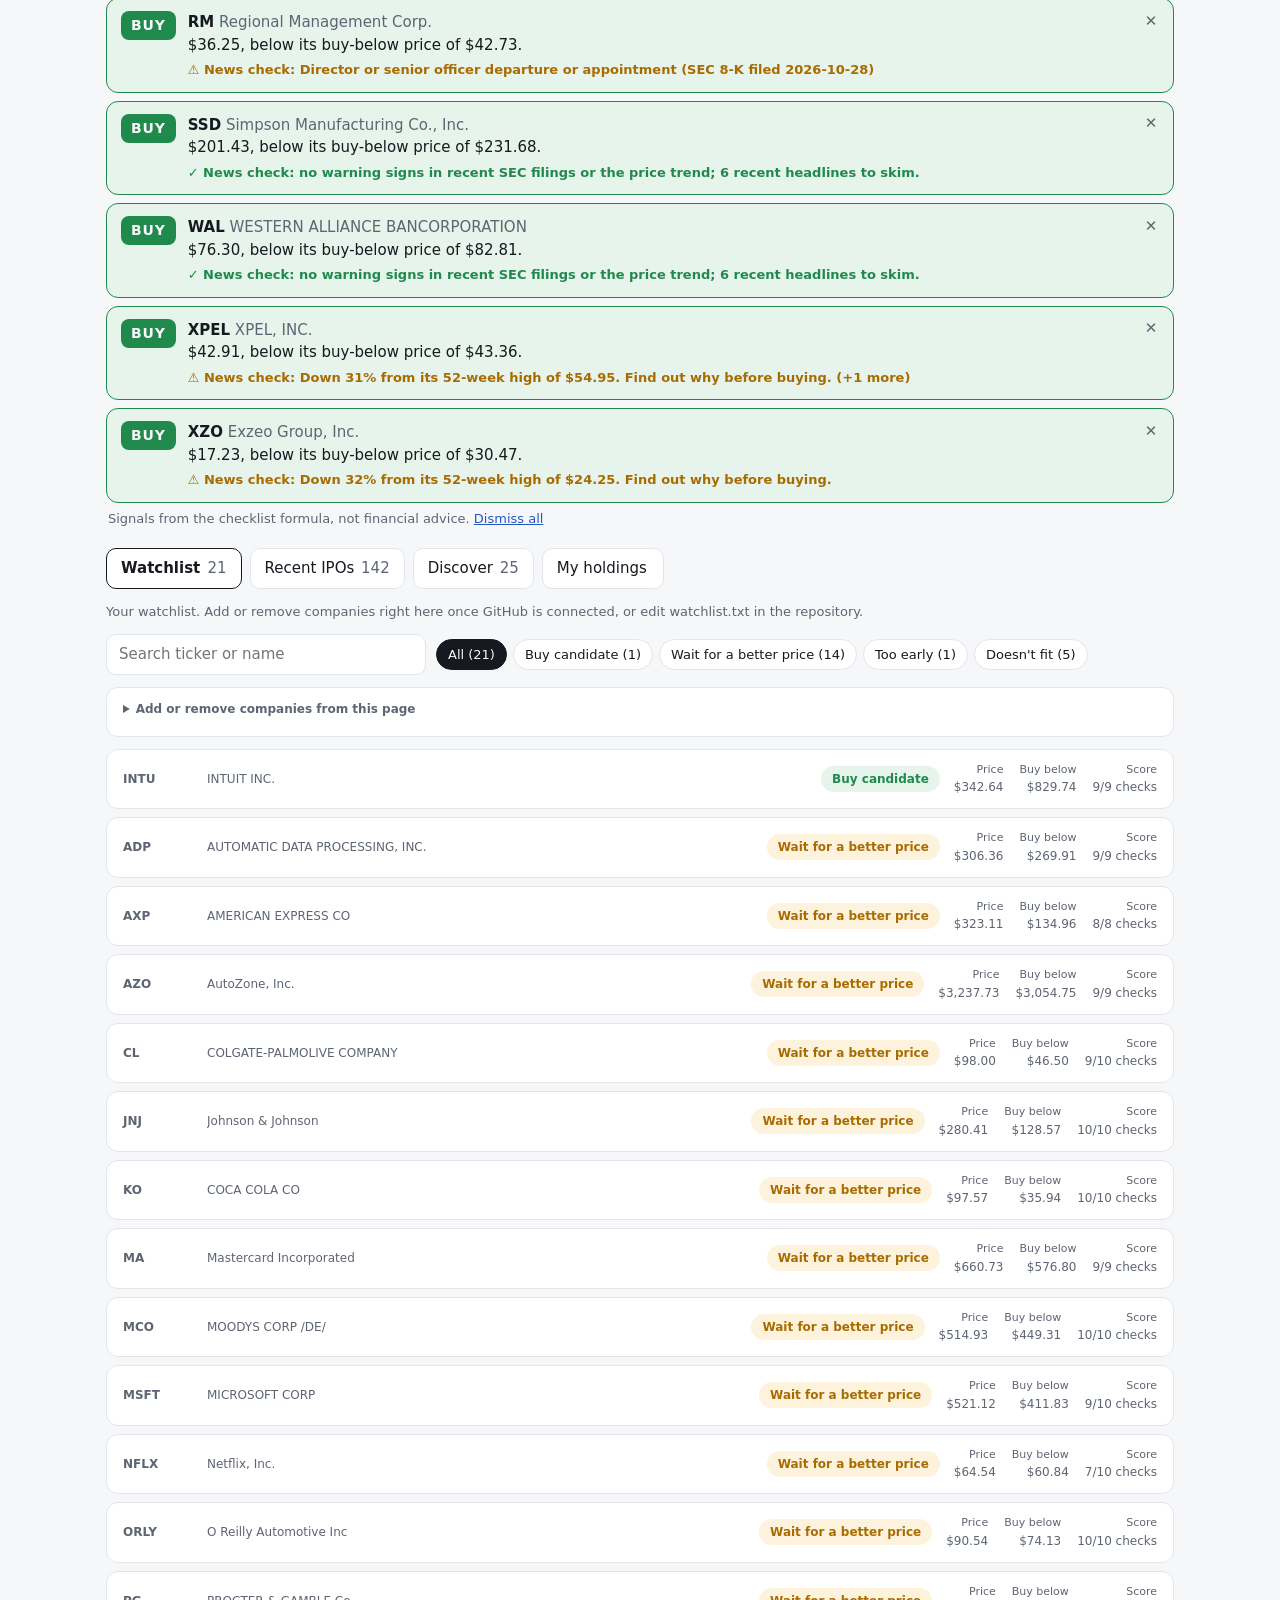
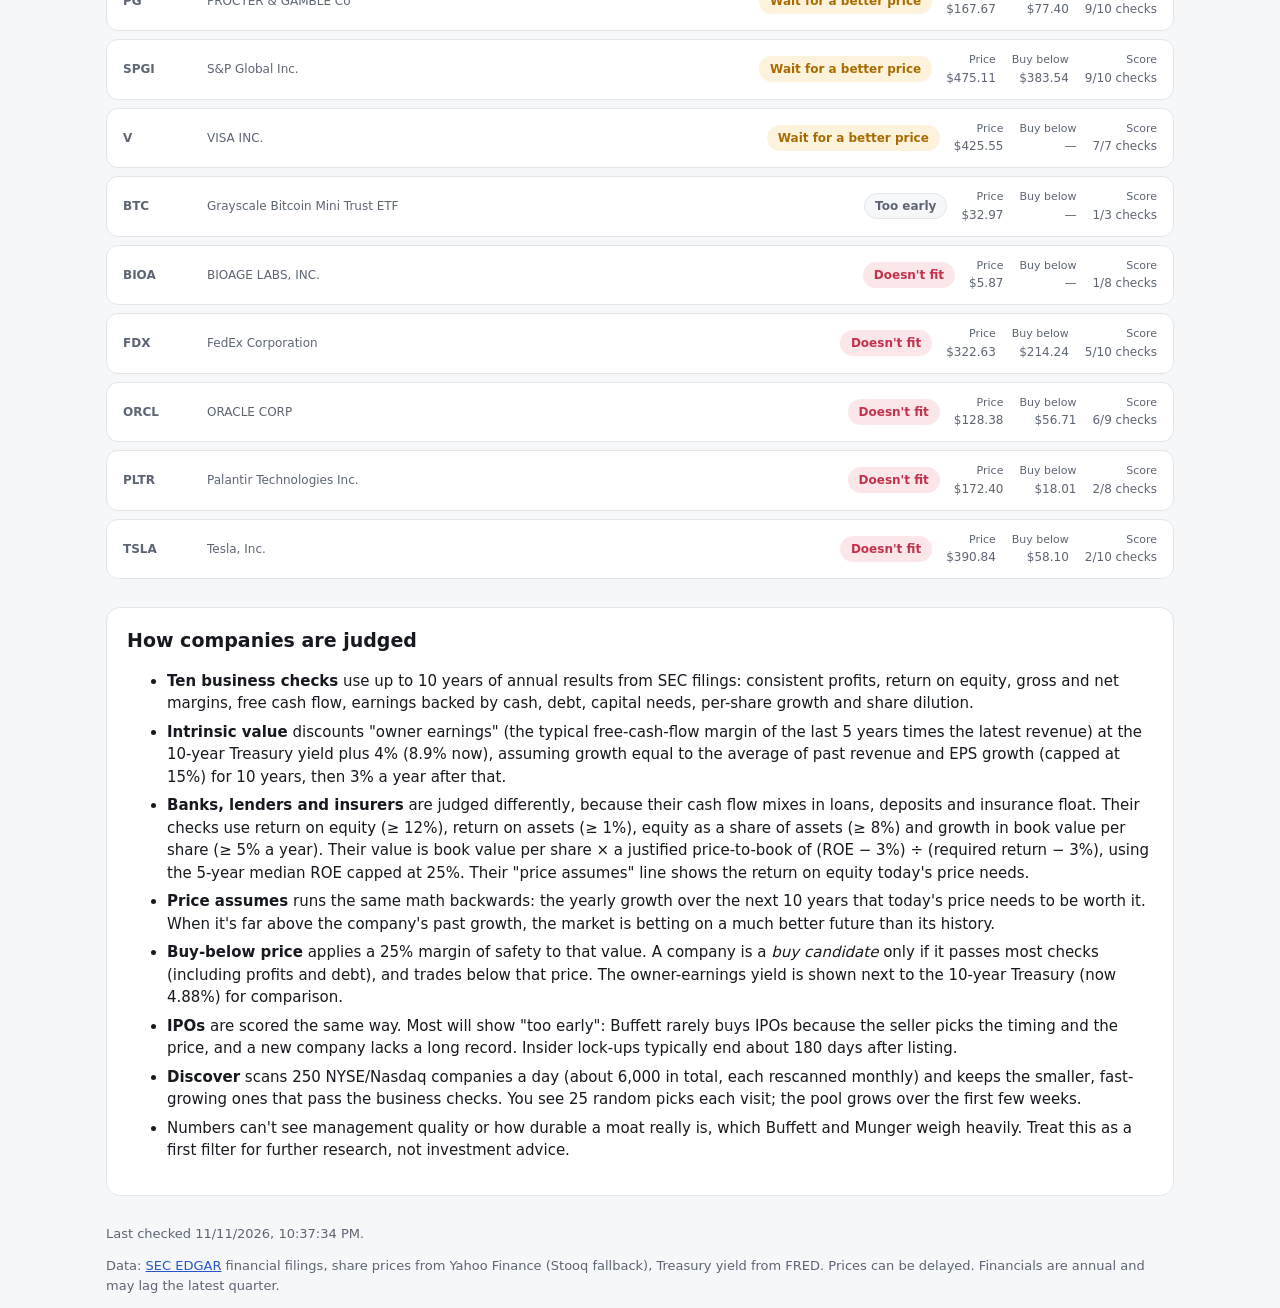
==== commit 802add95: "Dismiss individual BUY/SELL notices and record sales of holdings Each notice gets its own dismiss bu" ====
--- a/docs/companies.html
+++ b/docs/companies.html
@@ -79,6 +79,7 @@
       </form>
       <p id="holdings-status" class="small" role="status" aria-live="polite"></p>
       <div id="holdings-list" class="company-list"></div>
+      <div id="holdings-sales" class="holdings-sales"></div>
       <p class="small muted privacy">🔒 Your holdings are saved only in this browser on this device. They're never uploaded
         and never added to the repository, which is public.
         <button id="export-holdings" type="button" class="linklike">Export</button> ·
--- a/docs/style.css
+++ b/docs/style.css
@@ -285,8 +285,14 @@
 /* BUY / SELL alert */
 .alerts { margin: 16px 0 4px; }
 .alerts ul { list-style: none; padding: 0; margin: 0; display: grid; gap: 8px; }
+.alert-item { position: relative; }
+.alert-dismiss {
+  position: absolute; top: 8px; right: 8px; width: 30px; height: 30px; border-radius: 8px; cursor: pointer;
+  font: inherit; font-size: 15px; line-height: 1; color: var(--muted); background: transparent; border: 1px solid transparent;
+}
+.alert-dismiss:hover, .alert-dismiss:focus-visible { color: var(--text); border-color: var(--border); background: var(--surface); }
 .alert-item a {
-  display: flex; gap: 12px; align-items: flex-start; padding: 12px 14px; border-radius: 12px;
+  display: flex; gap: 12px; align-items: flex-start; padding: 12px 44px 12px 14px; border-radius: 12px;
   text-decoration: none; color: var(--text); border: 1px solid transparent;
 }
 .alert-item.buy a { background: var(--green-bg); border-color: var(--green); }
@@ -309,3 +315,10 @@
 .news ul.small { padding-left: 18px; margin: 6px 0; }
 .news .headlines li { margin: 4px 0; }
 .news details summary { cursor: pointer; font-size: 13px; font-weight: 600; margin-top: 6px; }
+
+/* Recording a sale */
+.sell-form { border-top: 1px dashed var(--border); margin-top: 10px; padding-top: 6px; }
+.sell-form .lot-form { align-items: center; }
+.holdings-sales { margin-top: 18px; }
+.holdings-sales h3 { margin: 0 0 4px; font-size: 16px; }
+.holdings-sales .hist { max-width: 680px; }
